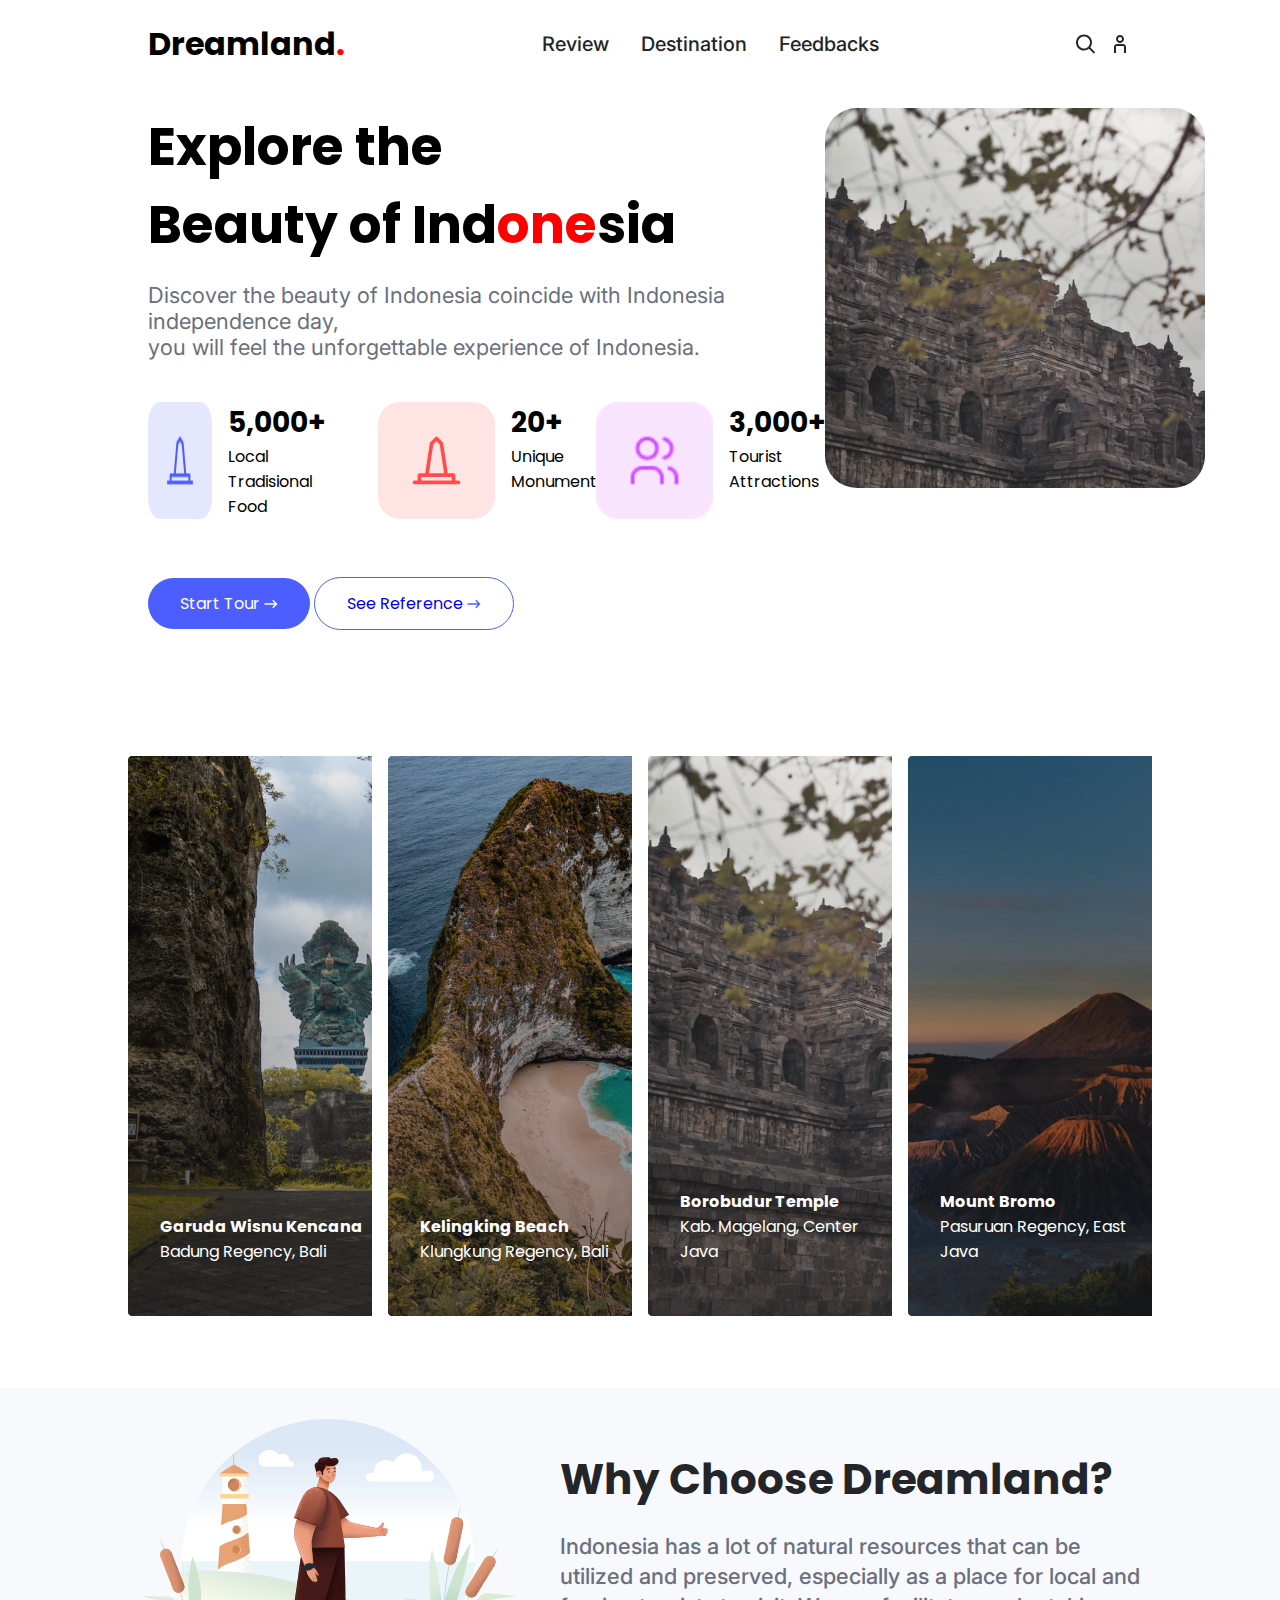
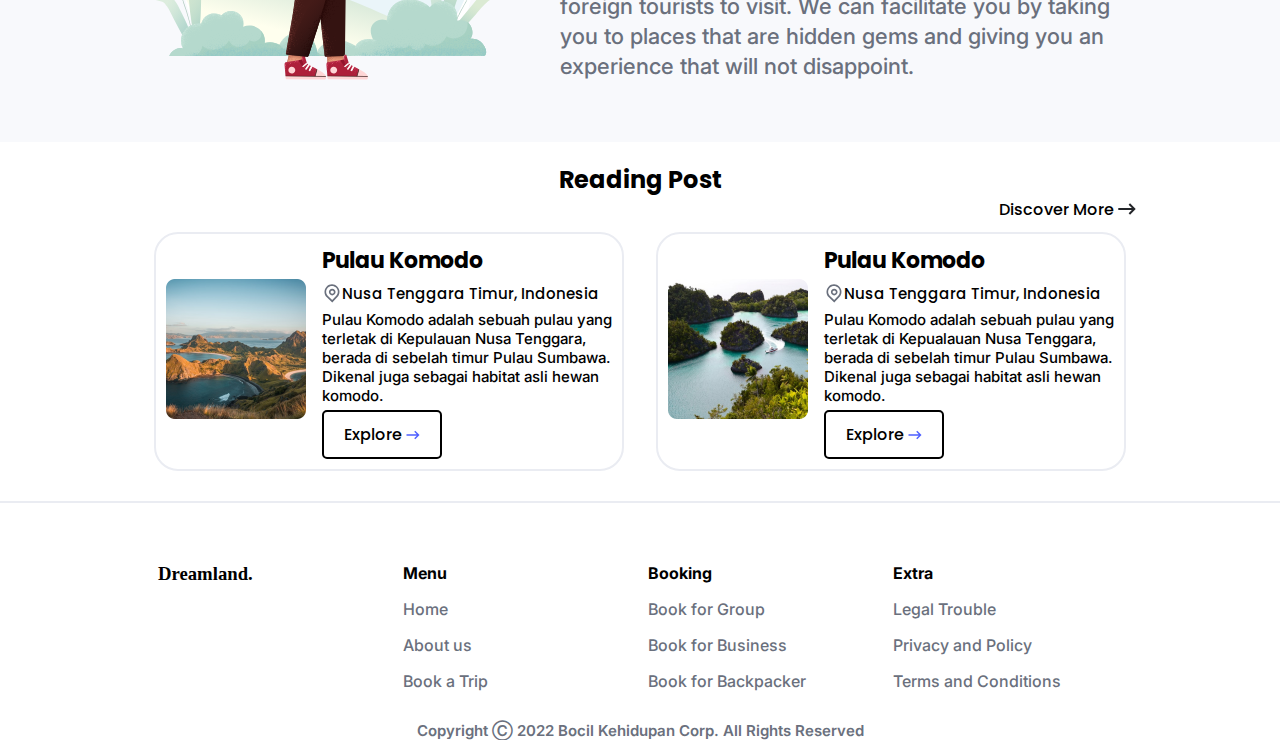
==== public/index.html @ 9844b16b "jangan konflik lagi dong" ====
<!DOCTYPE html>
<html lang="en">

<head>
    <meta charset="UTF-8">
    <meta http-equiv="X-UA-Compatible" content="IE=edge">
    <meta name="viewport" content="width=device-width, initial-scale=1.0">
    <title>Document</title>
    <!-- STYLE -->
    <link rel="stylesheet" href="../style/index.css">
    <link rel="stylesheet" href="../style/navbar.css">
    <link rel="stylesheet" href="../style/hero.css">
    <link rel="stylesheet" href="../style/whychoose.css">
    <link rel="stylesheet" href="../style/content.css">
    <link rel="stylesheet" href="../style//readingpost2.css">
    <link rel="stylesheet" href="../style//footer.css">
    <!-- STYLE -->
    <!-- SCRIPT -->

    <!-- SCRIPT -->
</head>

<body>
    <div class="Container">
        <!-- NAVBAR -->
        <div class="Navbar-Container" id="Navbar-Container">
            <div class="logo">
                <h1>Dreamland<span>.</span></h1>
            </div>
            <div class="Navlink">
                <ul class="NavMenu">
                    <li class="linkItem"><a href="#">Review</a></li>
                    <li class="linkItem"><a href="#">Destination</a></li>
                    <li class="linkItem"><a href="#">Feedbacks</a></li>
                    <li class="linkItem off"><a href="#">Search</a></li>
                    <li class="linkItem off"><a href="#">Profile</a></li>
                </ul>
            </div>
            <div class="hamburger">
                <span class="bar"></span>
                <span class="bar"></span>
                <span class="bar"></span>
            </div>
            <div class="Icon">
                <img src="../assets/Vector (1).svg" alt="">
                <img src="../assets/icon_account.svg" alt="">
            </div>
        </div>
        <!-- NAVBAR -->
        <!-- HERO SECTION -->
        <div class="Hero-Container">
            <div class="left">
                <div class="heading">
                    <h1>Explore the <br />
                        Beauty of Ind<span>one</span>sia</h1>
                </div>
                <div class="subHeading">
                    Discover the beauty of Indonesia coincide with Indonesia independence day,<br>
                    you will feel the unforgettable experience of Indonesia.
                </div>
                <div class="iconInfo">
                    <div class="info"><img src="/assets/monument.png">
                        <p><span>5,000+</span> <br> Local Tradisional Food</p>
                    </div>
                    <div class="info"><img src="/assets/monument.svg">
                        <p><span>20+</span> <br> Unique Monument</p>
                    </div>
                    <div class="info"><img src="/assets/monument (1).png">
                        <p><span>3,000+</span> <br> Tourist Attractions</p>
                    </div>

                </div>
                <div class="tombol">
                    <a href="#" class="start">Start Tour <img src="/assets/Vector (1).png"></a>
                    <a href="#" class="see">See Reference <img src="/assets/Vector (2).png"></a>
                </div>
            </div>
            <div class="right">
                <div class="slideshow-container">

                    <!-- Full-width images with number and caption text -->
        <div class="mySlides">
                        <div style="border-radius: 32px;height: 380px; width: 380px; background:url(/assets/borobudur.png);">
                            
                        </div>
                    </div>
                    <div class="mySlides">
                        <div style="border-radius: 32px;height: 380px; width: 380px; background-image:url(/assets/Bromo.png);">
                            
                        </div>
                    </div>
                    <div class="mySlides">
                        <div style="border-radius: 32px; height: 380px; width: 380px; background:url(/assets/GWK.png);">
                            
                        </div>
                    </div>
                </div>
            </div>
        </div>
        <div class="content">
            <div class="card-container">
                <div class="card" style="background-image: url(/assets/GWK.png);">
                    <p><b>Garuda Wisnu Kencana</b><br>Badung Regency, Bali</p>
                </div>
                <div class="card" style="background-image: url(/assets/Kelingking.png);">
                    <p><b>Kelingking Beach</b><br>Klungkung Regency, Bali</p>
                </div>
                <div class="card" style="background-image: url(/assets/borobudur.png);">
                    <p><b>Borobudur Temple</b><br>Kab. Magelang, Center Java</p>
                </div>
                <div class="card" style="background-image: url(/assets/Bromo.png);">
                    <p><b>Mount Bromo</b><br>Pasuruan Regency, East Java</p>
                </div>

            </div>
        </div>
        <!-- HERO SECTION -->
        <!-- WHY CHOOSE DREAMLAND -->
        <div class="whychoose-container">
            <div class="whychoose-content">
                <img src="/assets//illu-sapiens1.svg" alt="gambar">
                <div class="text">
                    <h1>
                        Why Choose Dreamland?
                    </h1>
                    <p>
                        Indonesia has a lot of natural resources that can be utilized and preserved, especially as a
                        place for local and foreign tourists to visit. We can facilitate you by taking you to places
                        that are hidden gems and giving you an experience that will not disappoint.
                    </p>
                </div>
            </div>
        </div>
        <!-- WHY CHOOSE  -->
        <!-- READINGPOST -->
        <div class="ReadingPost-Container">
            <div class="Judul">
                <h1>Reading Post</h1>
                <p><a href="detail.html">Discover More</a> <img src="../assets/arrow.svg" alt=""></p>
            </div>
            <div class="Card-Container">
                <div class="cardhiji">
                    <div class="thumbnail">
                        <img src="../assets/image_ntt.png" alt="">
                    </div>
                    <div class="contentreading">
                        <div class="title">
                            <h3>Pulau Komodo</h3>
                        </div>
                        <div class="location">
                            <img src="../assets/pin 1.svg" alt="">
                            <p>Nusa Tenggara Timur, Indonesia</p>
                        </div>
                        <div class="details">
                            <p>Pulau Komodo adalah sebuah pulau yang terletak di Kepulauan Nusa Tenggara, berada di
                                sebelah
                                timur Pulau Sumbawa. Dikenal juga sebagai habitat asli hewan komodo.</p>
                        </div>
                        <div class="button-cardhiji">
                            <a href="#">Explore <img src="../assets/Vector (2).png" alt=""></a>
                        </div>
                    </div>
                </div>
                <div class="cardhiji">
                    <div class="thumbnail">
                        <img src="../assets/image_ntt (1).png" alt="">
                    </div>
                    <div class="contentreading">
                        <div class="title">
                            <h3>Pulau Komodo</h3>
                        </div>
                        <div class="location">
                            <img src="../assets/pin 1.svg" alt="">
                            <p>Nusa Tenggara Timur, Indonesia</p>
                        </div>
                        <div class="details">
                            <p>Pulau Komodo adalah sebuah pulau yang terletak di Kepualauan Nusa Tenggara, berada di
                                sebelah
                                timur Pulau Sumbawa. Dikenal juga sebagai habitat asli hewan komodo.</p>
                        </div>
                        <div class="button-cardhiji">
                            <a href="#">Explore <img src="../assets/Vector (2).png" alt=""></a>
                        </div>
                    </div>
                </div>
            </div>
        </div>











        <!-- READINGPOST -->
        <!-- FOOTER -->
        <div class="Footer-Border">
            <div class="Footer-Container">
                <div>
                    <h3>Dreamland.</h3>
                </div>
                <div class='Menu'>
                    <ul>
                        <li><a class="bold" href="">Menu</a></li>
                        <li><a href="">Home</a></li>
                        <li><a href="">About us</a></li>
                        <li><a href="">Book a Trip</a></li>
                    </ul>
                </div>
                <div class='Booking'>
                    <ul>
                        <li><a class="bold" href="">Booking</a></li>
                        <li><a href="">Book for Group</a></li>
                        <li><a href="">Book for Business</a></li>
                        <li><a href="">Book for Backpacker</a></li>
                    </ul>
                </div>
                <div class='Extra'>
                    <ul>
                        <li><a class="bold" href="">Extra</a></li>
                        <li><a href="">Legal Trouble</a></li>
                        <li><a href="">Privacy and Policy</a></li>
                        <li><a href="">Terms and Conditions</a></li>
                    </ul>
                </div>




            </div>
            <div class="Copyright">
                <h3>Copyright Ⓒ 2022 Bocil Kehidupan Corp. All Rights Reserved</h3>
            </div>
        </div>
<!-- FOOTER -->



    </div>






    </div>
    </div>

    <!-- script -->
    <script src="./script.js"></script>
    <!-- script -->
</body>

</html>
---- style/index.css ----
@import url('https://fonts.googleapis.com/css2?family=Inter:wght@200;300;400;600&family=Poppins:ital,wght@0,200;0,300;0,400;0,500;0,600;0,700;0,800;1,200&display=swap');
* {
    margin: 0;
    padding: 0;
    box-sizing: border-box;
    text-decoration: none;
    /* border: 1px solid black; */
}


.Container {
    width: 100%;
}
---- style/navbar.css ----
.Navbar-Container {
    width: 100%;
    margin: 0 auto;
    display: flex;
    justify-content: space-between;
    align-items: center;
    padding: 20px;
}

.Navbar-Container ul li a {
    color: #232529;
    font-family: 'Inter', sans-serif;
    font-weight: 500;
}

.Navbar-Container ul li a,
.Navbar-Container ul li a:after,
.Navbar-Container ul li a:before {
  transition: all .5s;
}
.Navbar-Container ul li a:hover {
  color: #555;
}
.Navbar-Container ul li a {
  position: relative;
}
.Navbar-Container ul li a:after{
  position: absolute;
  bottom: -10px;
  left: 0;
  right: 0;
  margin: auto;
  width: 0%;
  content: '.';
  color: transparent;
  background: red;
  height: 2.3px;
}
.Navbar-Container ul li a:hover:after {
  width: 100%;
}


.Navbar-Container ul {
    list-style-type: none;
    display: flex;
    gap: 2rem;

}

.Navbar-Container .Icon {
    display: flex;
    gap: 0.8rem;
}

.hamburger {
    display: none;
    cursor: pointer;
}

.bar {
    display: block;
    width: 25px;
    height: 3px;
    margin: 5px auto;
    background-color: black;
    -webkit-transition: all 0.3s ease-in-out;
    transition: all 0.3s ease-in-out;
}


.logo h1 {
    font-family: 'Poppins', sans-serif;
    font-weight: 700;
}
.logo h1 span {
    color: red;
}

.off {
    display: none;
}
.linkItem {
    font-size:20px;
}




















@media (min-width: 1200px) {
    .Navbar-Container {
        width: 80%;
        margin: 0 auto;
        display: flex;
        justify-content: space-between;
        align-items: center;
        padding: 20px;

    }
}

@media (min-width: 992px) {


}

@media (max-width: 768px) {
    .Icon {
        display: none !important;
    }
    .Navbar-Container {
        width: 100%;
    }
    .hamburger {
        display: block;
    }
    .hamburger.active .bar:nth-child(2){
        opacity: 0;
    }
    .hamburger.active .bar:nth-child(1){
        transform: translateY(8px) rotate(45deg);
    }
    .hamburger.active .bar:nth-child(3){
        transform: translateY(-8px) rotate(-45deg);
    }
    .NavMenu {
        position: fixed;
        left: -100%;
        top: 70px;
        flex-direction: column;
        gap: 0;
        background-color: white;
        width: 100%;
        text-align: center;
        transition: 0.3s;
        padding-top: 50px;

    }
    
    .linkItem {
        margin: 20px 0;
        display: block;
    }
    
    .NavMenu.active {
        left: 0;
        
    }
    
}

@media (min-width: 480px) {}
---- style/hero.css ----
.Hero-Container {
    width: 100%;
    padding: 20px;
    display: flex;
    justify-content:space-between;
    flex-direction: column;
    font-family: 'Poppins', sans-serif;
}
.heading{
    margin-bottom: 18px;
}
.Hero-Container h1 {
    font-weight: 700;
    font-size: 52px;
}
.Hero-Container h1 span {
    color: red;
}
.subHeading {
    font-size : 22px;
    font-family: 'Inter', sans-serif;
    color: #6A707D;
    margin-bottom:42px;
}
.iconInfo{
    display: flex;
    margin-bottom: 72px;
}
.info{
    display: flex;
    margin-right: 52px;
}
.info p{
    margin-left:16px;
}
.info span{
    font-weight:700;
    font-size:28px;
}

.start{
    color: #fff;
    background-color: #4C5EFF;
    padding: 14px 32px;
    border-radius: 32px;
}
.see{
    border:1px solid #4C5EFF;
    padding: 14px 32px;
    border-radius: 32px;
}
.tombol{
    margin-bottom: 60px;
}















@media (min-width: 1200px) {
    .Hero-Container {
        width: 80%;
        margin: 0 auto;
        flex-direction: row;
    }
}
---- style/whychoose.css ----
.whychoose-container {
    width: 100%;
    background-color: #F8F9FC;
}

.whychoose-content {
    width: 80%;
    margin: 0 auto;
    display: flex;
    gap: 2rem;
    flex-direction: column;
    justify-content: center;
    align-items: center;
}

.whychoose-content .text {
    display: flex;
    flex-direction: column;
    max-width: 800px;
}

.whychoose-content .text h1 {
    color: #232529;
    font-family: 'Poppins', sans-serif;
    font-weight: 700;
    font-size: 42px;
    margin-bottom: 20px;
}

.whychoose-content .text p {
    font-family: 'Inter', sans-serif;
    font-size: 22px;
    line-height: 30px;
    font-weight: 500;
    color: #6A707D;
}

.whychoose-content img {
    width: 400px;
}






@media (min-width: 768px) {
    .whychoose-content {
        display: flex;
        flex-direction: row;
        justify-content: center;
        align-items: center;
    }



}
---- style/content.css ----
.content {
    width: 100%;       
    margin-top: 60px;
}
.card-container{
    width: 80%;
    margin: 0 auto;
    display: flex;
    gap: 1rem;
    
}
.card{
    display: flex;
    flex-direction: column;
    justify-content: flex-end;
    width: 400px;
    height: 560px;
    margin-bottom: 72px;
}

.card p{
    color: #fff;
    margin-bottom: 52px;
    margin-left: 32px;
    font-family: "Poppins", sans-serif;
}

.card-content{
    border-radius: 32px;
}
.right{
    display: flex;
    
}
.arrow {
    padding-top: 50%;
}
---- style/readingpost2.css ----
.ReadingPost-Container {
    width: 100%;
    padding: 20px;
}
.Judul {
    width: 80%;
    margin: 0 auto;
}
.Judul h1 {
    text-align: center;
    font-family: 'Poppins', sans-serif;
    font-weight: 700;
    font-size: 24px;
}

.Judul p {
    text-align: end;
    font-family: 'Poppins', sans-serif;
    font-weight: 500;

}

.Judul a {
    color: black;
}

.Card-Container {
    width: 80%;
    display: grid;
    gap: 2rem;
    margin: 0 auto;
    border-radius: 24px;
    padding: 10px;
    align-items: center;
    justify-content: center;
}

.Card-Container .cardhiji {
    display: flex;
    gap: 1rem;
    align-items: center;
    border: 2px solid #EAECF2;
    border-radius: 24px;
    padding: 10px;

}

.thumbnail img {
    width: 140px;
    height: 140px;
}

.Card-Container .location {
    display: flex;
}

.button-cardhiji {
    width: 120px;
    padding: 10px 20px;
    border: 2px solid black;
    border-radius: 5px;
}

.button-cardhiji a {
    color: black;
    font-family: 'Poppins', sans-serif;
    font-weight: 500;
} 

.contentreading .title h3{
    font-family: 'Poppins' sans-serif;
    font-weight: 700;
    font-size: 22px !important;
}

.contentreading .location p {
    font-family: 'Poppins', sans-serif;
    font-weight: 500;
    font-size: 15px;
}

.contentreading {
    display: flex;
    flex-direction: column;
    gap: 5px;
}

.contentreading .details p {
    font-family: 'Inter', sans-serif;
    font-weight: 500;
    font-size: 15px;
}


    
















.Card-Container .title h3 {
    font-family: 'Poppins', sans-serif;
    font-weight: 700;
    font-size: 32px;
}


@media (min-width: 768px) {
    .Card-Container {
        display: grid;
        grid-template-columns: repeat(2, minmax(0, 1fr));
    }
}
---- style/footer.css ----
.Footer-Border {
    border-top: 2px solid #EAECF2;
}

.Footer-Container {
    width: 80%;
    margin: 0 auto;
    padding: 30px 30px;
    padding-top: 60px;
    display: grid;
    gap: 1rem;
    grid-template-columns: repeat(2, minmax(0, 1fr));
}

.Copyright h3{
    font-family: 'Inter', sans-serif;
    color: #6A707D;
    font-weight: 600;
    text-align: center;
    font-size: 15px;
}

.Footer-Container ul {
    list-style-type: none;
    display: flex;
    flex-direction: column;
    gap: 1rem;
}

.Footer-Container ul li .bold {
   font-weight: bolder;
   color: black;
}

.Footer-Container ul li a {
    color: #6A707D;
    font-family: 'Inter', sans-serif;
    font-weight: 500;
}




@media (min-width: 950px) {
    .Footer-Container {
        grid-template-columns: repeat(4, minmax(0, 1fr));
    }
}

@media (max-width: 768px) {
    .Footer-Container ul {
        margin-bottom: 30px;
    }
}
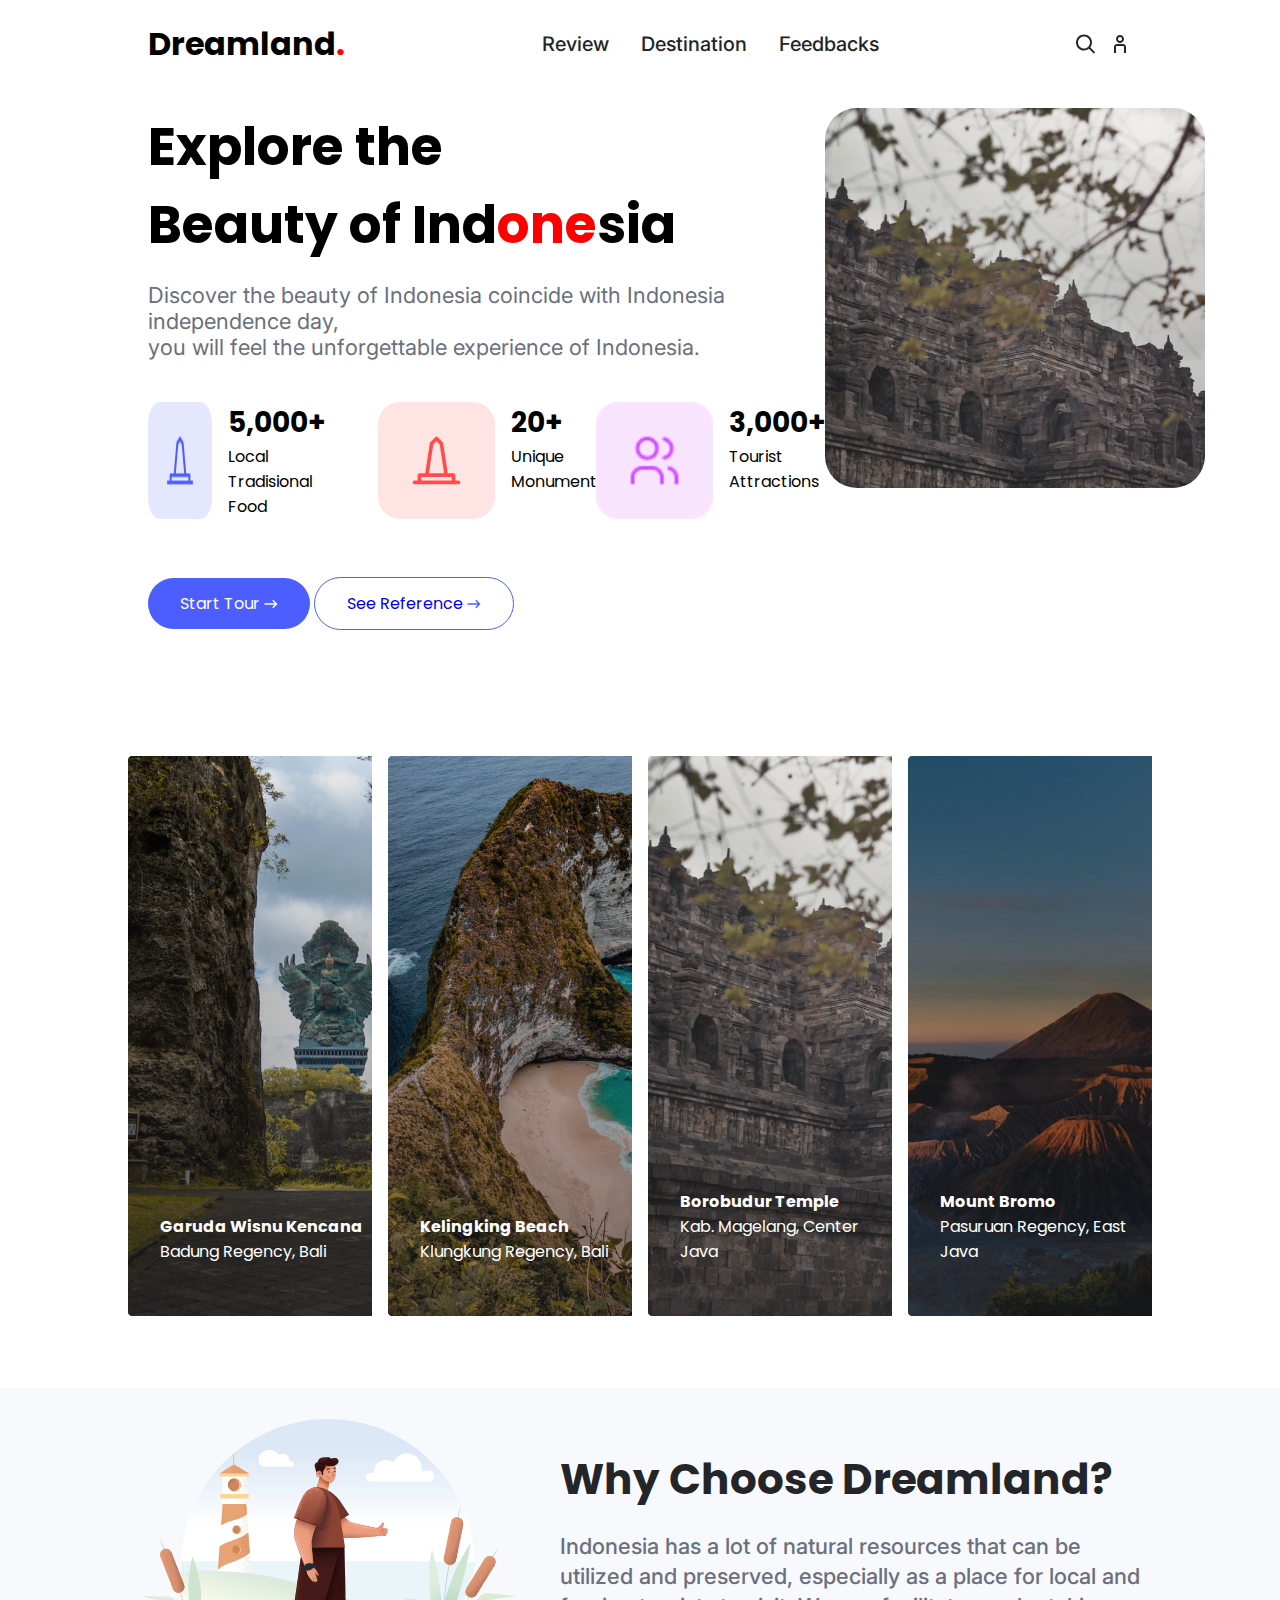
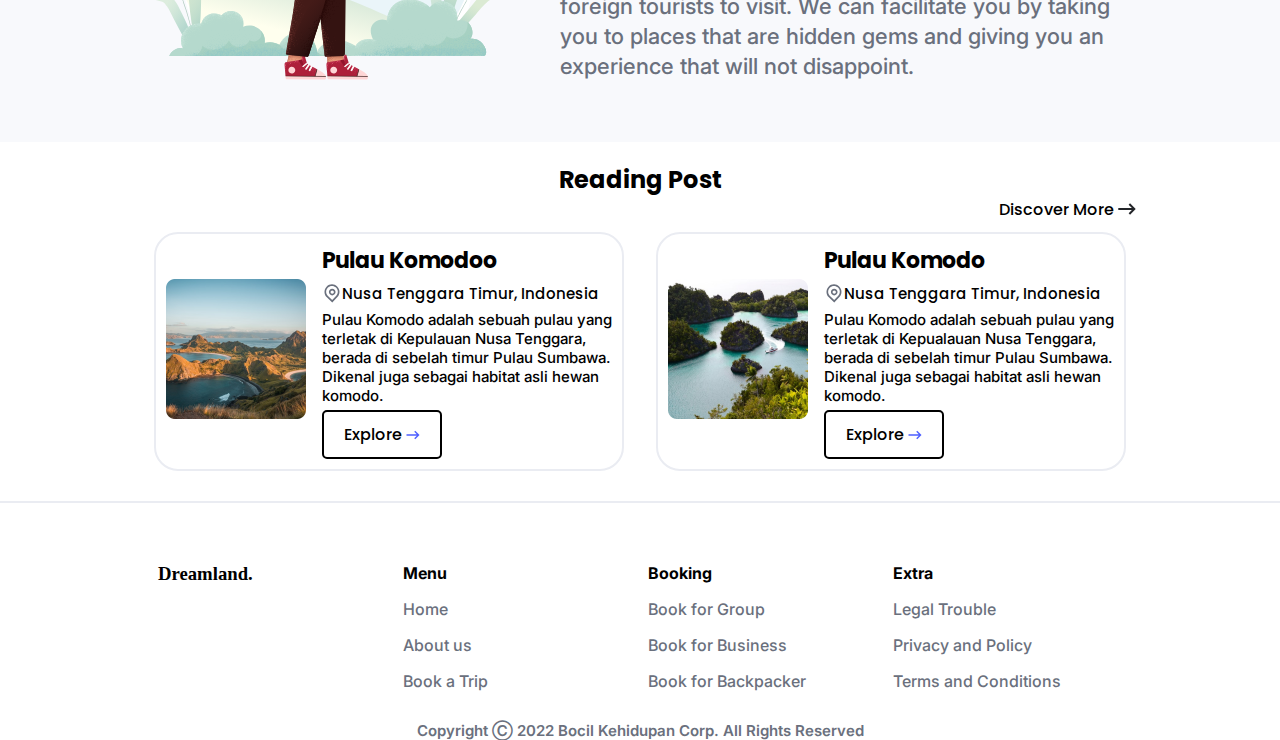
==== commit 2bad1223: "baca bismillah dlu yo" ====
--- a/public/index.html
+++ b/public/index.html
@@ -145,7 +145,7 @@
                     </div>
                     <div class="contentreading">
                         <div class="title">
-                            <h3>Pulau Komodo</h3>
+                            <h3>Pulau Komodoo</h3>
                         </div>
                         <div class="location">
                             <img src="../assets/pin 1.svg" alt="">
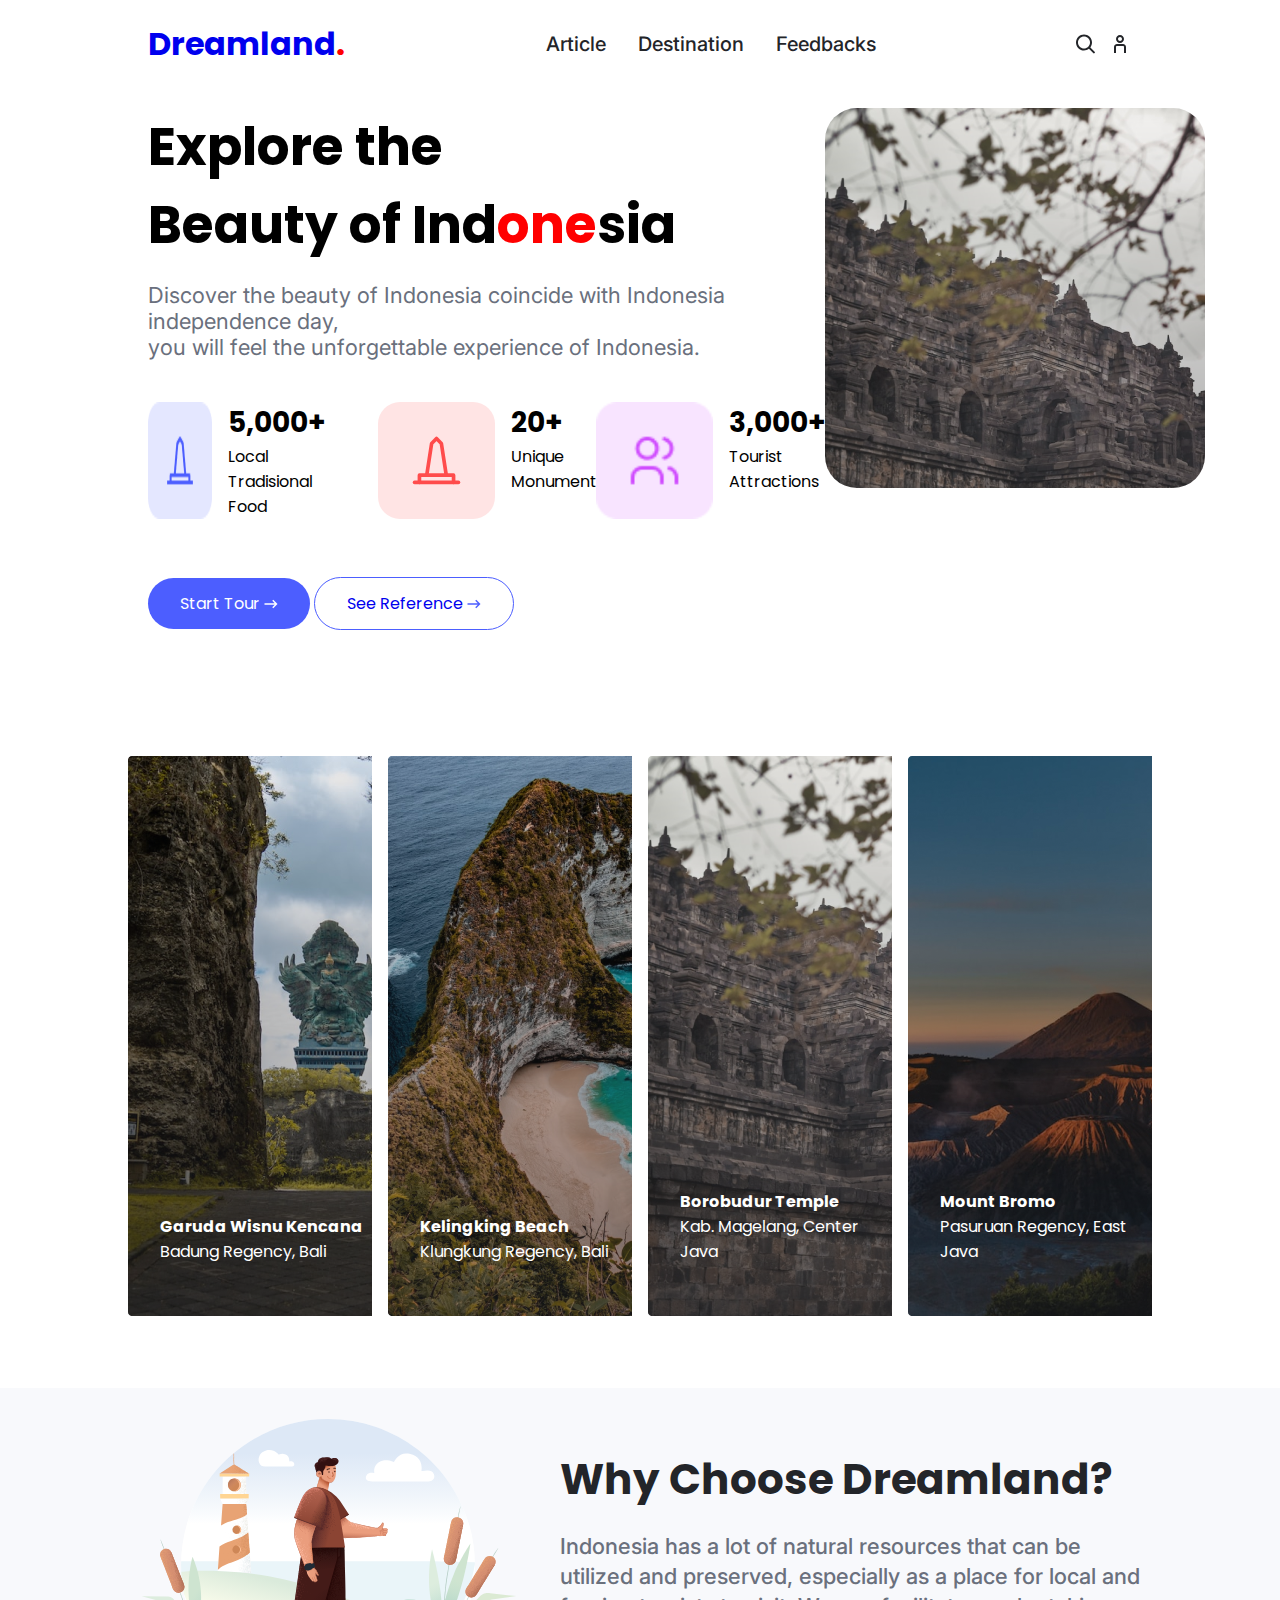
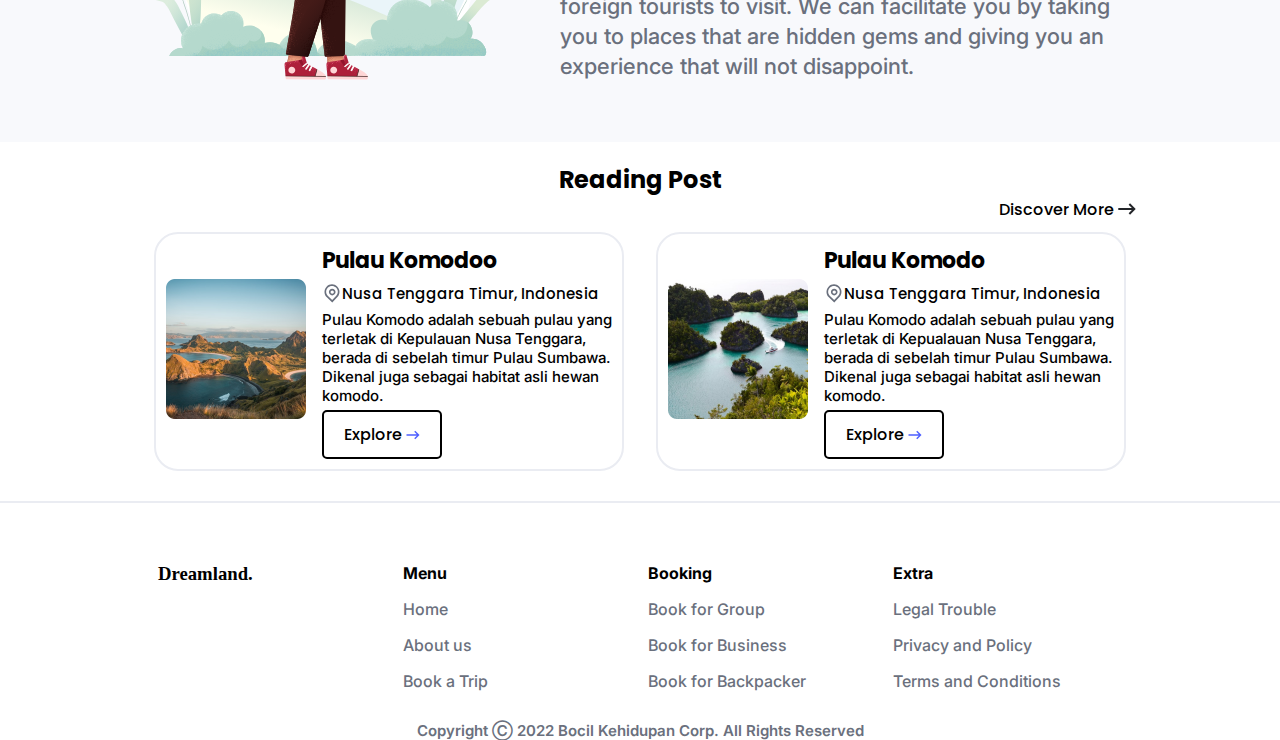
==== commit e59abfab: "sekali lagi bismillah" ====
--- a/public/index.html
+++ b/public/index.html
@@ -25,12 +25,14 @@
         <!-- NAVBAR -->
         <div class="Navbar-Container" id="Navbar-Container">
             <div class="logo">
-                <h1>Dreamland<span>.</span></h1>
+                <a href="./index.html">
+                    <h1>Dreamland<span>.</span></h1>
+                </a>
             </div>
             <div class="Navlink">
                 <ul class="NavMenu">
-                    <li class="linkItem"><a href="#">Review</a></li>
-                    <li class="linkItem"><a href="#">Destination</a></li>
+                    <li class="linkItem"><a href="./detail.html">Article</a></li>
+                    <li class="linkItem"><a href="./bookPage.html">Destination</a></li>
                     <li class="linkItem"><a href="#">Feedbacks</a></li>
                     <li class="linkItem off"><a href="#">Search</a></li>
                     <li class="linkItem off"><a href="#">Profile</a></li>
@@ -79,19 +81,21 @@
                 <div class="slideshow-container">
 
                     <!-- Full-width images with number and caption text -->
-        <div class="mySlides">
-                        <div style="border-radius: 32px;height: 380px; width: 380px; background:url(/assets/borobudur.png);">
-                            
-                        </div>
-                    </div>
                     <div class="mySlides">
-                        <div style="border-radius: 32px;height: 380px; width: 380px; background-image:url(/assets/Bromo.png);">
-                            
+                        <div
+                            style="border-radius: 32px;height: 380px; width: 380px; background:url(/assets/borobudur.png);">
+
+                        </div>
+                    </div>
+                    <div class="mySlides">
+                        <div
+                            style="border-radius: 32px;height: 380px; width: 380px; background-image:url(/assets/Bromo.png);">
+
                         </div>
                     </div>
                     <div class="mySlides">
                         <div style="border-radius: 32px; height: 380px; width: 380px; background:url(/assets/GWK.png);">
-                            
+
                         </div>
                     </div>
                 </div>
@@ -236,7 +240,7 @@
                 <h3>Copyright Ⓒ 2022 Bocil Kehidupan Corp. All Rights Reserved</h3>
             </div>
         </div>
-<!-- FOOTER -->
+        <!-- FOOTER -->
 
 
 
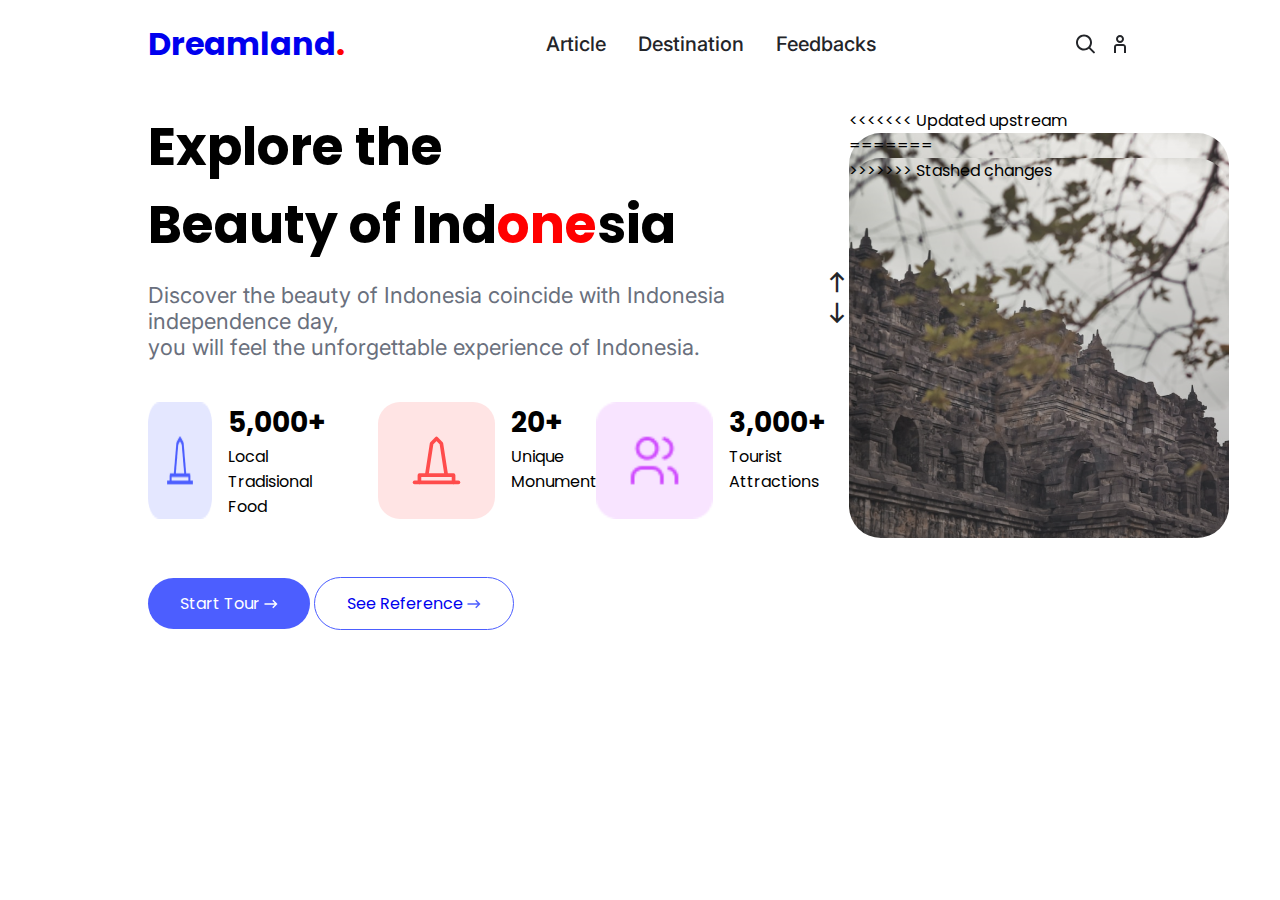
==== commit 3adcf18c: "main" ====
--- a/public/index.html
+++ b/public/index.html
@@ -14,6 +14,7 @@
     <link rel="stylesheet" href="../style/content.css">
     <link rel="stylesheet" href="../style//readingpost2.css">
     <link rel="stylesheet" href="../style//footer.css">
+    <link rel="stylesheet" href="https://fonts.googleapis.com/css2?family=Material+Symbols+Outlined:opsz,wght,FILL,GRAD@48,400,0,0" />
     <!-- STYLE -->
     <!-- SCRIPT -->
 
@@ -78,13 +79,23 @@
                 </div>
             </div>
             <div class="right">
+                <div class="arrow">
+                    <a href="#" class="material-symbols-outlined" onclick="plusSlides(-1)">north</a><br>
+                    <a href="#" class="material-symbols-outlined" onclick="plusSlides(1)">south</a>
+                </div>
                 <div class="slideshow-container">
+                    
 
                     <!-- Full-width images with number and caption text -->
                     <div class="mySlides">
+<<<<<<< Updated upstream
                         <div
                             style="border-radius: 32px;height: 380px; width: 380px; background:url(/assets/borobudur.png);">
 
+=======
+                        <div style="border-radius: 32px;height: 380px; width: 380px; background:url(/assets/borobudur.png);">
+                            
+>>>>>>> Stashed changes
                         </div>
                     </div>
                     <div class="mySlides">
@@ -99,6 +110,7 @@
                         </div>
                     </div>
                 </div>
+                
             </div>
         </div>
         <div class="content">
--- a/style/content.css
+++ b/style/content.css
@@ -27,11 +27,17 @@
 
 .card-content{
     border-radius: 32px;
+    margin-right:24px;
 }
 .right{
     display: flex;
     
 }
 .arrow {
-    padding-top: 50%;
-}+    padding:40% 0;
+    cursor: pointer;
+}
+.arrow a{
+    color: #232529;
+    font-weight: 500;
+}
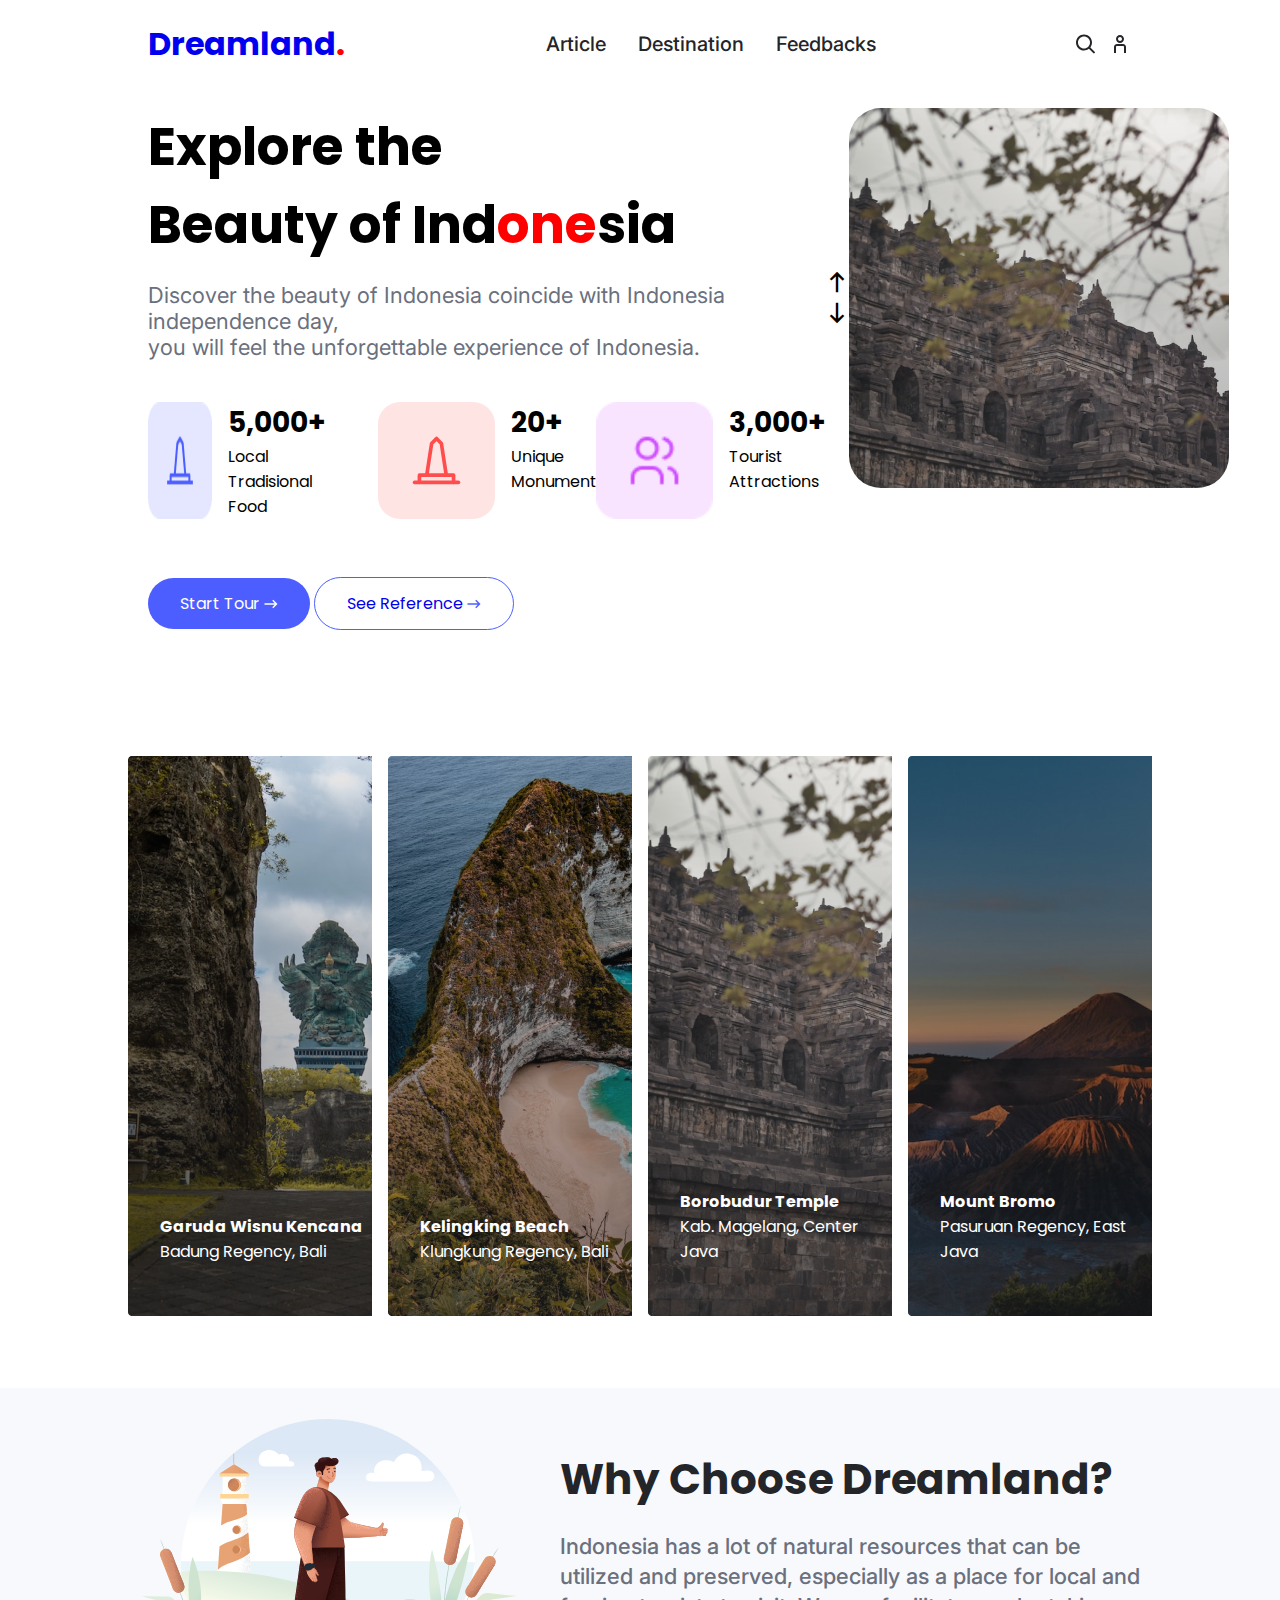
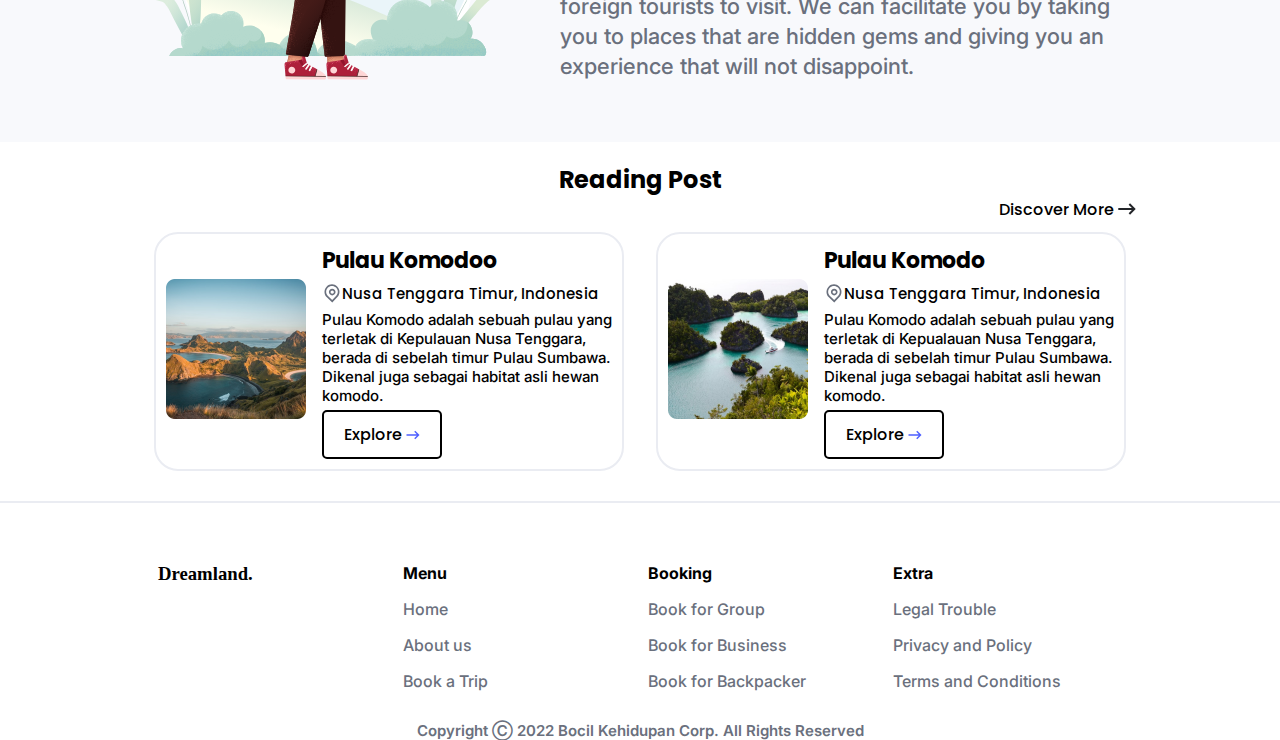
==== commit 5503a678: "main" ====
--- a/public/index.html
+++ b/public/index.html
@@ -80,37 +80,28 @@
             </div>
             <div class="right">
                 <div class="arrow">
-                    <a href="#" class="material-symbols-outlined" onclick="plusSlides(-1)">north</a><br>
-                    <a href="#" class="material-symbols-outlined" onclick="plusSlides(1)">south</a>
+                    <button class="material-symbols-outlined" onclick="plusSlides(-1)">north</button><br>
+                    <button class="material-symbols-outlined" onclick="plusSlides(1)">south</button>
                 </div>
                 <div class="slideshow-container">
-                    
 
                     <!-- Full-width images with number and caption text -->
                     <div class="mySlides">
-<<<<<<< Updated upstream
-                        <div
-                            style="border-radius: 32px;height: 380px; width: 380px; background:url(/assets/borobudur.png);">
-
-=======
                         <div style="border-radius: 32px;height: 380px; width: 380px; background:url(/assets/borobudur.png);">
                             
->>>>>>> Stashed changes
                         </div>
                     </div>
                     <div class="mySlides">
-                        <div
-                            style="border-radius: 32px;height: 380px; width: 380px; background-image:url(/assets/Bromo.png);">
-
+                        <div style="border-radius: 32px;height: 380px; width: 380px; background-image:url(/assets/Bromo.png);">
+                            
                         </div>
                     </div>
                     <div class="mySlides">
                         <div style="border-radius: 32px; height: 380px; width: 380px; background:url(/assets/GWK.png);">
-
-                        </div>
-                    </div>
-                </div>
-                
+                            
+                        </div>
+                    </div>
+                </div>
             </div>
         </div>
         <div class="content">
@@ -252,7 +243,7 @@
                 <h3>Copyright Ⓒ 2022 Bocil Kehidupan Corp. All Rights Reserved</h3>
             </div>
         </div>
-        <!-- FOOTER -->
+<!-- FOOTER -->
 
 
 
--- a/style/content.css
+++ b/style/content.css
@@ -35,9 +35,10 @@
 }
 .arrow {
     padding:40% 0;
+}
+.arrow button{
+    background-color: transparent;
+    border: none;
+    font-weight: 500;
     cursor: pointer;
 }
-.arrow a{
-    color: #232529;
-    font-weight: 500;
-}
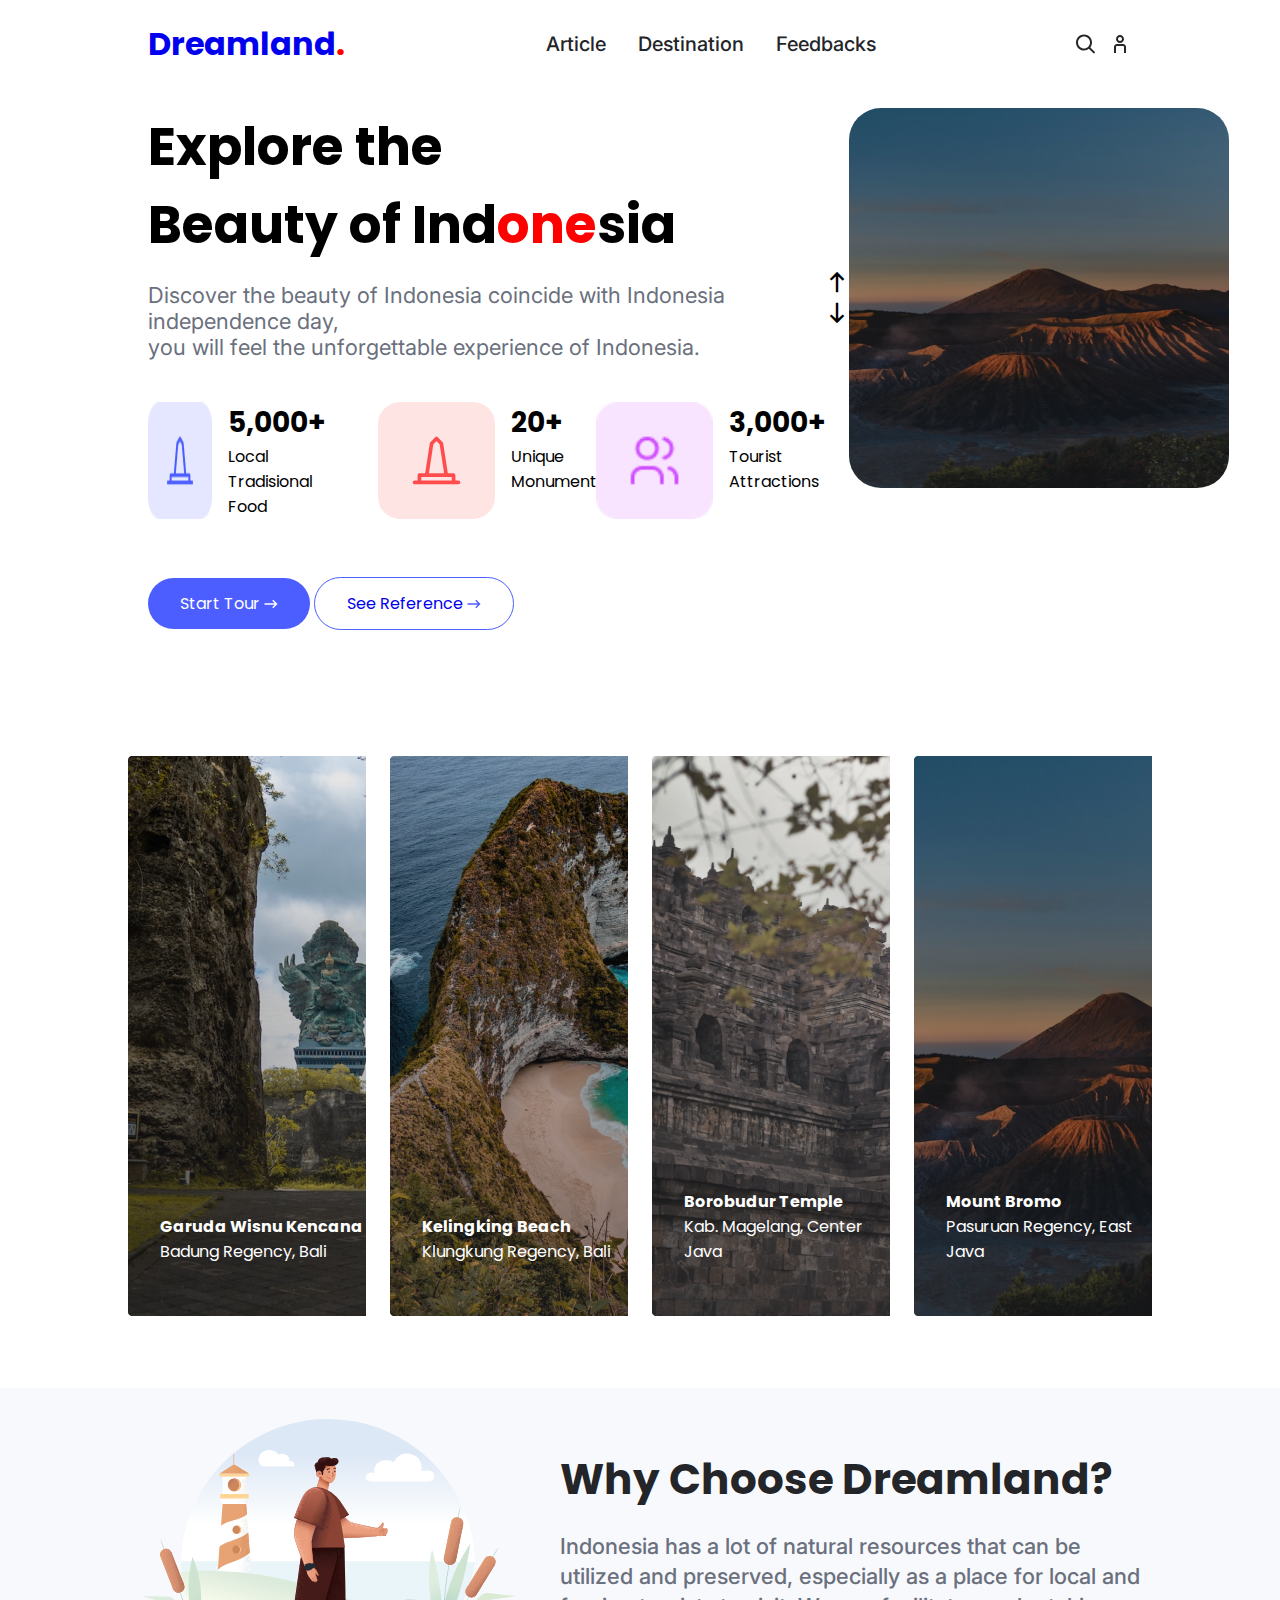
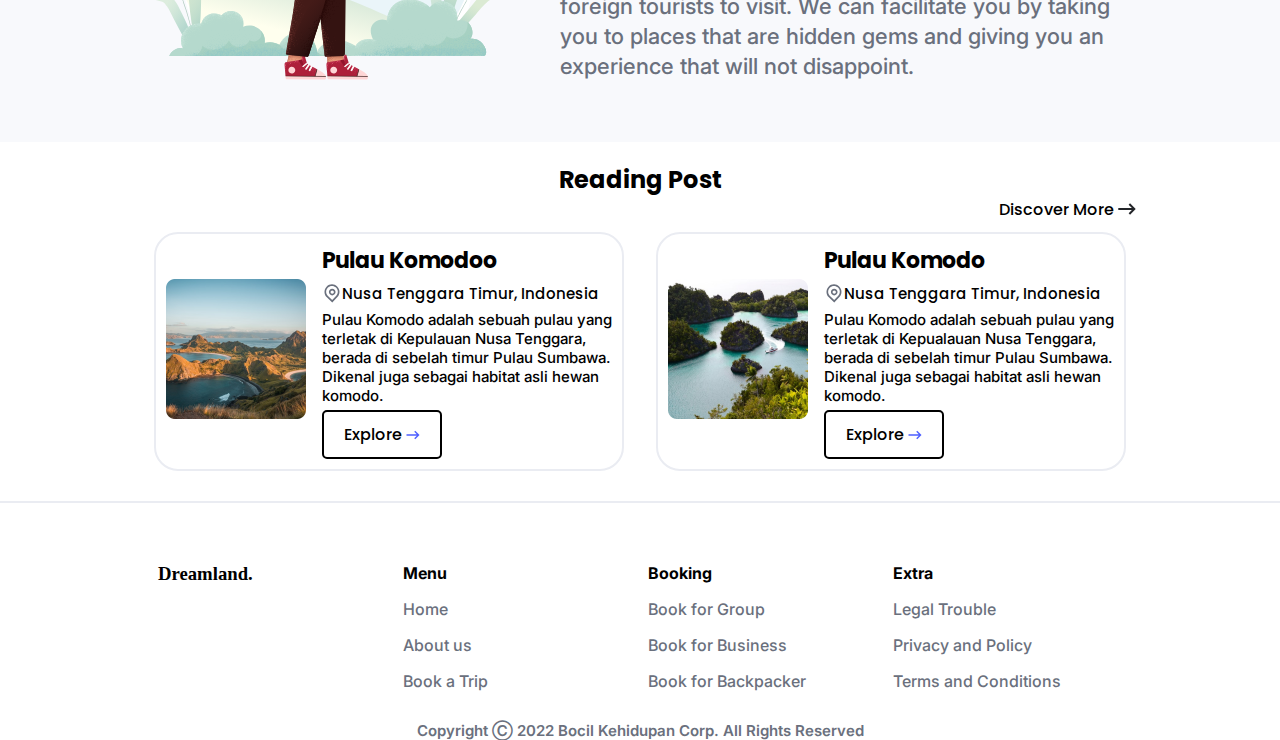
==== commit 70406e51: "main" ====
--- a/public/index.html
+++ b/public/index.html
@@ -83,27 +83,23 @@
                     <button class="material-symbols-outlined" onclick="plusSlides(-1)">north</button><br>
                     <button class="material-symbols-outlined" onclick="plusSlides(1)">south</button>
                 </div>
-                <div class="slideshow-container">
-
+                <div class="slideshow">
+                    
                     <!-- Full-width images with number and caption text -->
-                    <div class="mySlides">
-                        <div style="border-radius: 32px;height: 380px; width: 380px; background:url(/assets/borobudur.png);">
-                            
-                        </div>
-                    </div>
-                    <div class="mySlides">
-                        <div style="border-radius: 32px;height: 380px; width: 380px; background-image:url(/assets/Bromo.png);">
-                            
-                        </div>
-                    </div>
-                    <div class="mySlides">
-                        <div style="border-radius: 32px; height: 380px; width: 380px; background:url(/assets/GWK.png);">
-                            
-                        </div>
-                    </div>
-                </div>
-            </div>
-        </div>
+                    <div class="Slide">
+                        <img src="/assets/Bromo.png" >
+                    </div>
+                    <div class="Slide">
+                        <img src="/assets/GWK.png" >
+                    </div>
+                    <div class="Slide">
+                        <img src="/assets/borobudur.png" >
+                    </div>
+                </div>
+            </div>
+        </div>
+        <!-- HERO SECTION -->
+        <!-- CONTENT -->
         <div class="content">
             <div class="card-container">
                 <div class="card" style="background-image: url(/assets/GWK.png);">
@@ -118,10 +114,10 @@
                 <div class="card" style="background-image: url(/assets/Bromo.png);">
                     <p><b>Mount Bromo</b><br>Pasuruan Regency, East Java</p>
                 </div>
-
-            </div>
-        </div>
-        <!-- HERO SECTION -->
+                
+            </div>
+        </div>
+        <!-- CONTENT -->
         <!-- WHY CHOOSE DREAMLAND -->
         <div class="whychoose-container">
             <div class="whychoose-content">
--- a/style/hero.css
+++ b/style/hero.css
@@ -37,6 +37,19 @@
     font-weight:700;
     font-size:28px;
 }
+.right{
+    display: flex;   
+}
+
+.arrow {
+    padding:40% 0;
+}
+.arrow button{
+    background-color: transparent;
+    border: none;
+    font-weight: 500;
+    cursor: pointer;
+}
 
 .start{
     color: #fff;
@@ -51,6 +64,12 @@
 }
 .tombol{
     margin-bottom: 60px;
+}
+.Slide img{
+    border-radius: 32px;
+    height: 380px; 
+    width: 380px;
+
 }
 
 
@@ -73,4 +92,41 @@
         margin: 0 auto;
         flex-direction: row;
     }
+
+}
+@media (max-width: 768px) {
+    .Hero-Container {
+        width: 80%;
+        margin: 0;
+        flex-direction: column;
+    }
+    .iconInfo{
+        flex-direction:column;
+    }
+    .info{
+        margin-right:0;
+        margin-bottom:16px;
+    }
+    .tombol{
+        margin:0;
+        display:flex;
+        flex-direction:column;
+        text-align:center;
+    }
+    .start{
+        margin-bottom:12px;
+    }
+    .slideshow{
+        margin-top:24px;
+    }
+    .Slide img{
+        border-radius: 24px;
+        height: 300px; 
+        width: 300px;
+    
+    }
+    .arrow{
+        margin:15% 0;
+    }
+    
 }--- a/style/content.css
+++ b/style/content.css
@@ -6,7 +6,7 @@
     width: 80%;
     margin: 0 auto;
     display: flex;
-    gap: 1rem;
+    gap: 1.5rem;
     
 }
 .card{
@@ -23,22 +23,23 @@
     margin-bottom: 52px;
     margin-left: 32px;
     font-family: "Poppins", sans-serif;
+    
 }
 
-.card-content{
-    border-radius: 32px;
-    margin-right:24px;
-}
-.right{
-    display: flex;
+
+@media (max-width: 768px){
+    
+    .card-container{
+        display: flex;
+        flex-direction: column;
+        align-items: center;
+    }
+    .card{
+        width: 350px;
+        height: 480px;
+    }
     
 }
-.arrow {
-    padding:40% 0;
-}
-.arrow button{
-    background-color: transparent;
-    border: none;
-    font-weight: 500;
-    cursor: pointer;
-}
+
+
+
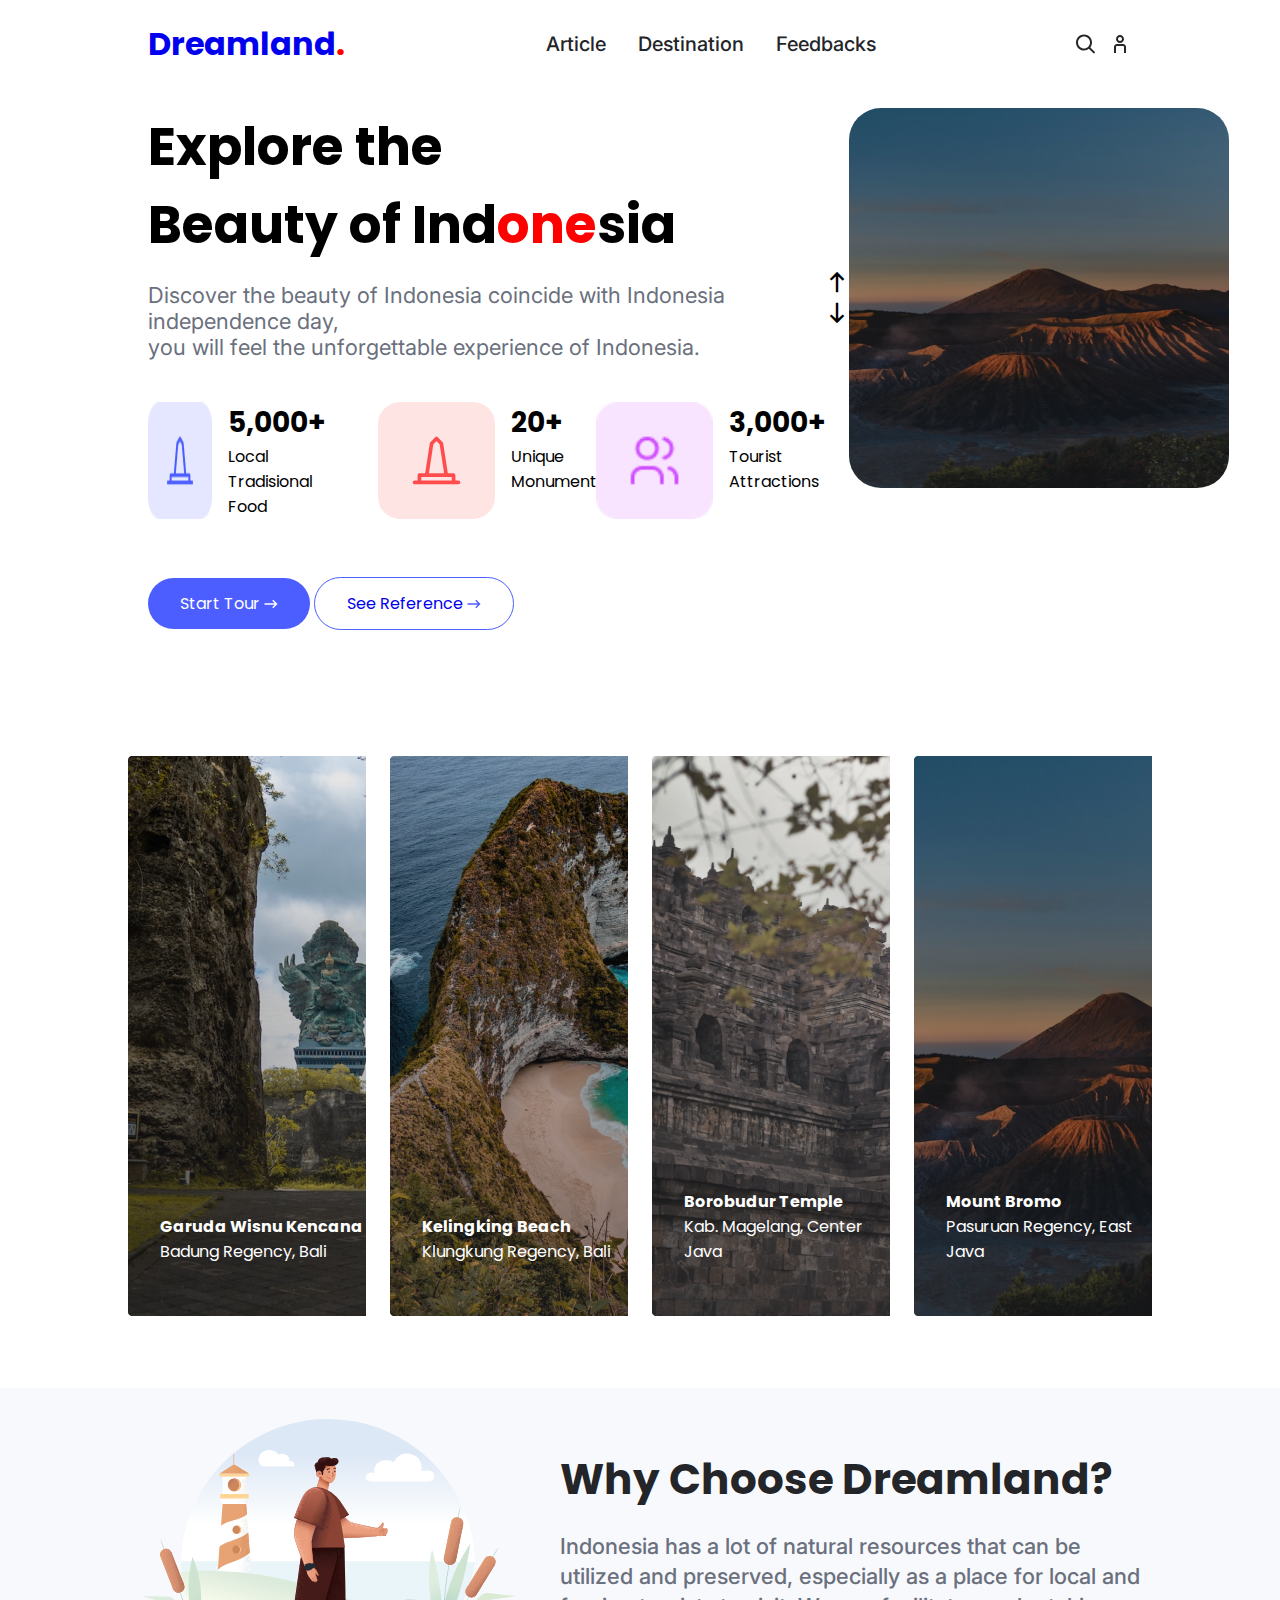
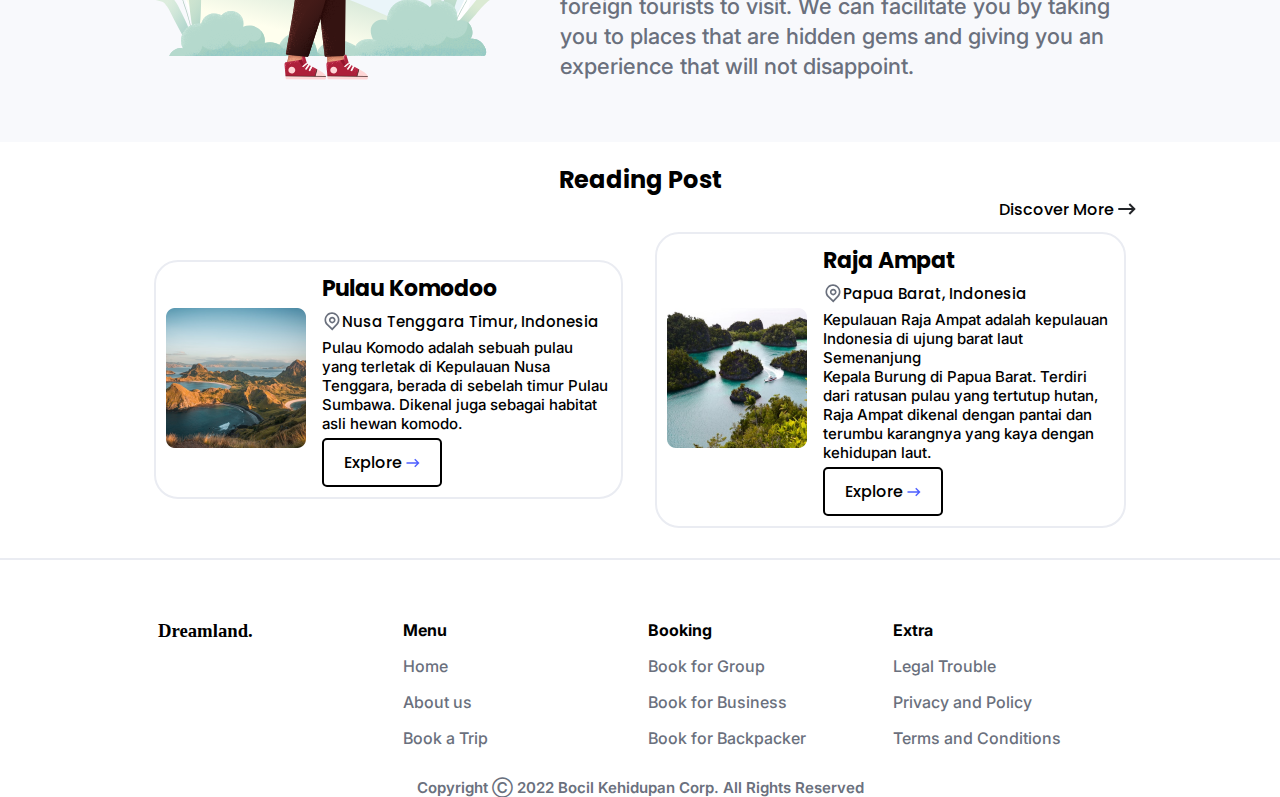
==== commit 21c005eb: "readingpost2" ====
--- a/public/index.html
+++ b/public/index.html
@@ -155,9 +155,7 @@
                             <p>Nusa Tenggara Timur, Indonesia</p>
                         </div>
                         <div class="details">
-                            <p>Pulau Komodo adalah sebuah pulau yang terletak di Kepulauan Nusa Tenggara, berada di
-                                sebelah
-                                timur Pulau Sumbawa. Dikenal juga sebagai habitat asli hewan komodo.</p>
+                            <p>Pulau Komodo adalah sebuah pulau yang terletak di Kepulauan Nusa Tenggara, berada di sebelah timur Pulau Sumbawa. Dikenal juga sebagai habitat asli hewan komodo.</p>
                         </div>
                         <div class="button-cardhiji">
                             <a href="#">Explore <img src="../assets/Vector (2).png" alt=""></a>
@@ -170,16 +168,14 @@
                     </div>
                     <div class="contentreading">
                         <div class="title">
-                            <h3>Pulau Komodo</h3>
+                            <h3>Raja Ampat</h3>
                         </div>
                         <div class="location">
                             <img src="../assets/pin 1.svg" alt="">
-                            <p>Nusa Tenggara Timur, Indonesia</p>
+                            <p>Papua Barat, Indonesia</p>
                         </div>
                         <div class="details">
-                            <p>Pulau Komodo adalah sebuah pulau yang terletak di Kepualauan Nusa Tenggara, berada di
-                                sebelah
-                                timur Pulau Sumbawa. Dikenal juga sebagai habitat asli hewan komodo.</p>
+                            <p>Kepulauan Raja Ampat adalah kepulauan Indonesia di ujung barat laut Semenanjung <br>Kepala Burung di Papua Barat. Terdiri dari ratusan pulau yang tertutup hutan, Raja Ampat dikenal dengan pantai dan terumbu karangnya yang kaya dengan kehidupan laut.</p>
                         </div>
                         <div class="button-cardhiji">
                             <a href="#">Explore <img src="../assets/Vector (2).png" alt=""></a>
--- a/style/navbar.css
+++ b/style/navbar.css
@@ -111,6 +111,7 @@
         justify-content: space-between;
         align-items: center;
         padding: 20px;
+        
 
     }
 }
@@ -126,6 +127,7 @@
     }
     .Navbar-Container {
         width: 100%;
+        z-index: 1000;
     }
     .hamburger {
         display: block;
--- a/style/hero.css
+++ b/style/hero.css
@@ -100,6 +100,12 @@
         margin: 0;
         flex-direction: column;
     }
+    .heading h1{
+        font-size:26px;
+    }
+    .subHeading{
+        font-size:16px;
+    }
     .iconInfo{
         flex-direction:column;
     }
@@ -109,9 +115,10 @@
     }
     .tombol{
         margin:0;
+        margin-left: 10px;
         display:flex;
         flex-direction:column;
-        text-align:center;
+        
     }
     .start{
         margin-bottom:12px;
@@ -123,7 +130,6 @@
         border-radius: 24px;
         height: 300px; 
         width: 300px;
-    
     }
     .arrow{
         margin:15% 0;
--- a/style/readingpost2.css
+++ b/style/readingpost2.css
@@ -43,6 +43,9 @@
     border-radius: 24px;
     padding: 10px;
 
+}
+.Card-Container{
+    display: flex;
 }
 
 .thumbnail img {
@@ -116,9 +119,16 @@
 }
 
 
-@media (min-width: 768px) {
-    .Card-Container {
-        display: grid;
-        grid-template-columns: repeat(2, minmax(0, 1fr));
+@media (max-width: 768px) {
+    .cardhiji{
+        display: flex;
+        flex-direction: column;
     }
+    .cardhiji .thumbnail img{
+        width: 100%;
+    }
+    .Card-Container{
+        display: block;
+    }
+    
 }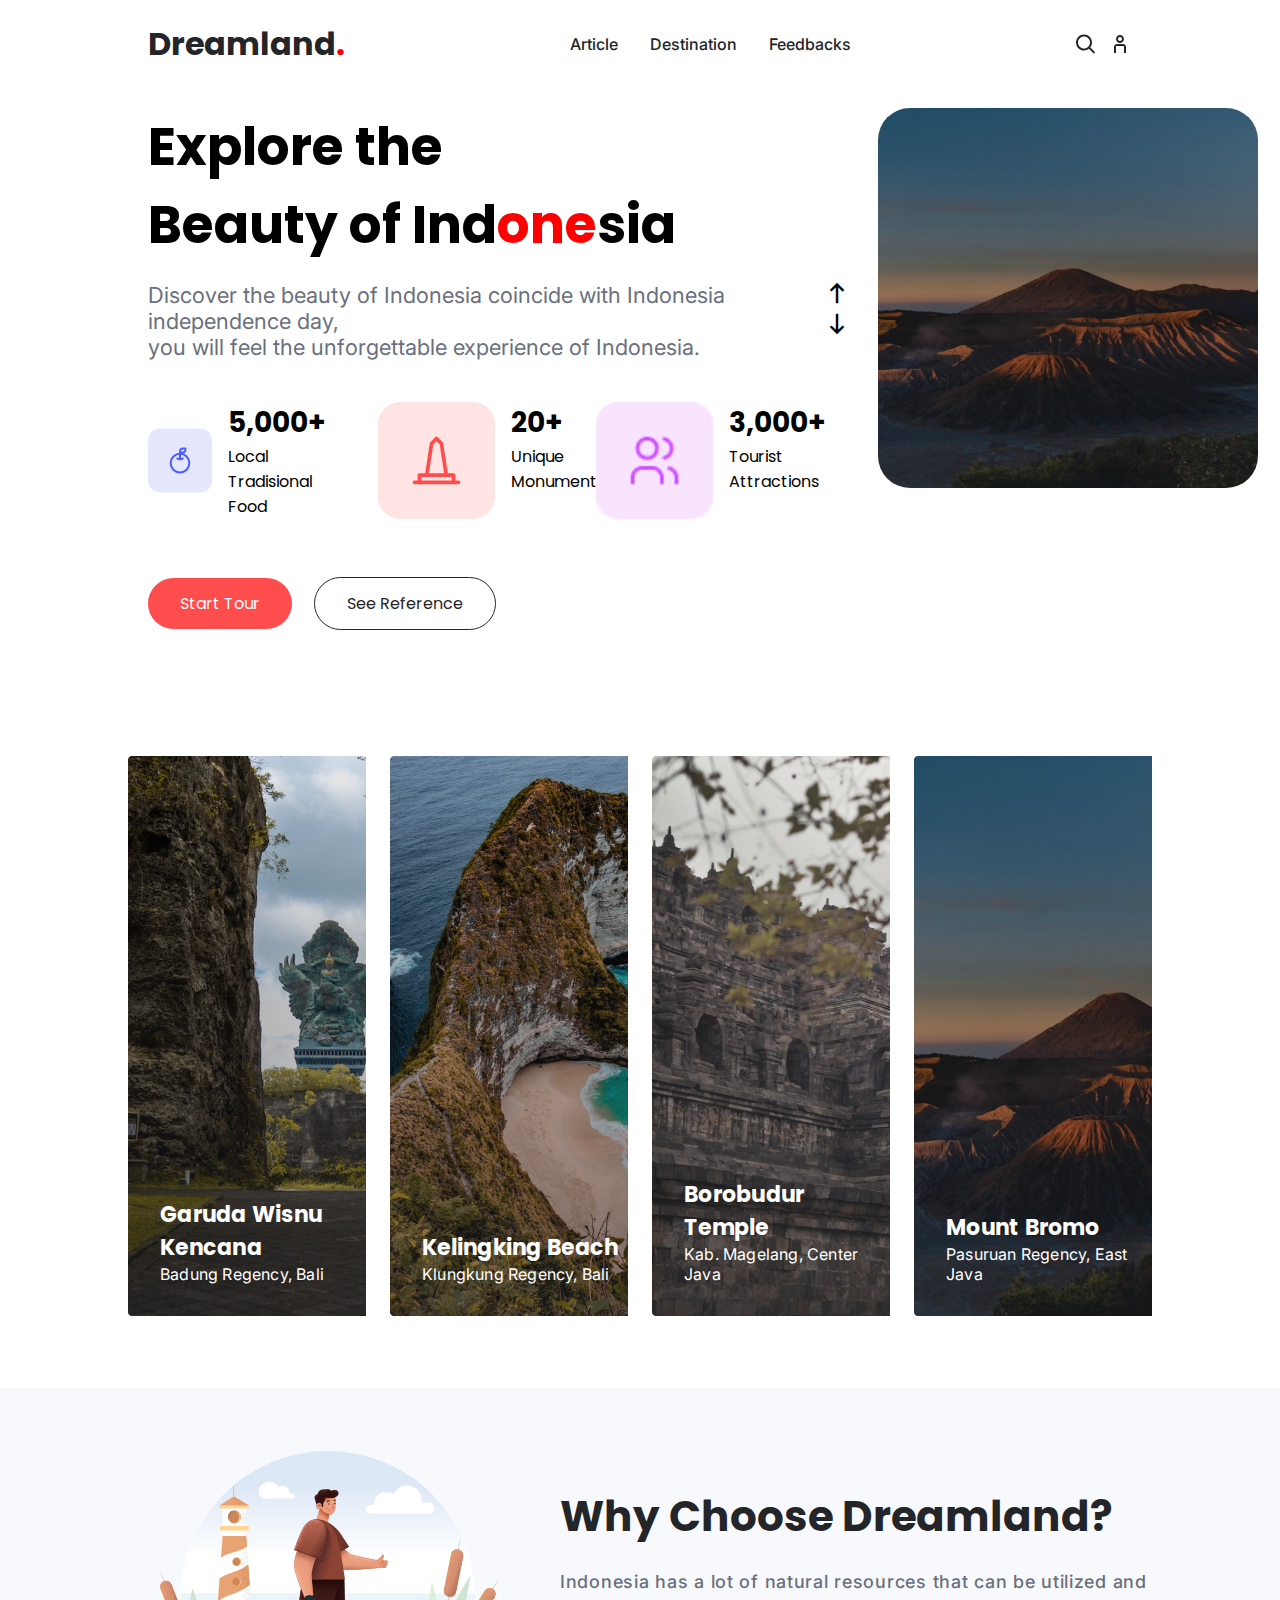
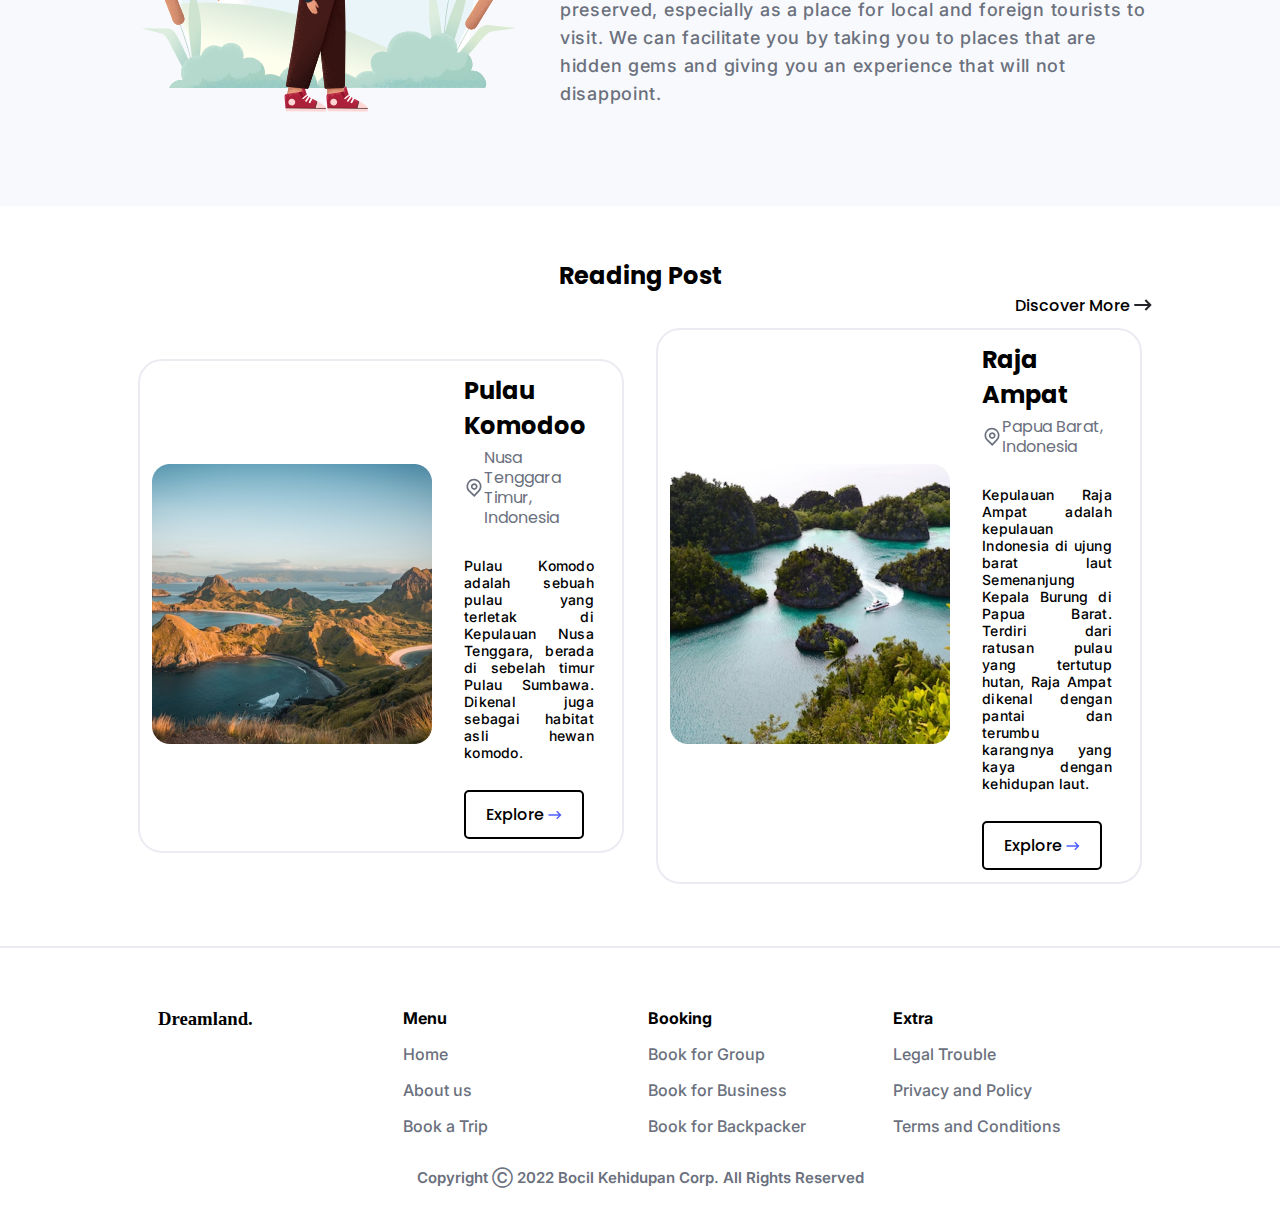
==== commit 0bd239cd: "main" ====
--- a/public/index.html
+++ b/public/index.html
@@ -62,7 +62,7 @@
                     you will feel the unforgettable experience of Indonesia.
                 </div>
                 <div class="iconInfo">
-                    <div class="info"><img src="/assets/monument.png">
+                    <div class="info"><img src="/assets/monument (1).svg">
                         <p><span>5,000+</span> <br> Local Tradisional Food</p>
                     </div>
                     <div class="info"><img src="/assets/monument.svg">
@@ -74,8 +74,8 @@
 
                 </div>
                 <div class="tombol">
-                    <a href="#" class="start">Start Tour <img src="/assets/Vector (1).png"></a>
-                    <a href="#" class="see">See Reference <img src="/assets/Vector (2).png"></a>
+                    <a href="#" class="start">Start Tour</a>
+                    <a href="#" class="see">See Reference</a>
                 </div>
             </div>
             <div class="right">
@@ -103,16 +103,16 @@
         <div class="content">
             <div class="card-container">
                 <div class="card" style="background-image: url(/assets/GWK.png);">
-                    <p><b>Garuda Wisnu Kencana</b><br>Badung Regency, Bali</p>
+                    <p><b><span class="title-card">Garuda Wisnu Kencana</span></b><br>Badung Regency, Bali</p>
                 </div>
                 <div class="card" style="background-image: url(/assets/Kelingking.png);">
-                    <p><b>Kelingking Beach</b><br>Klungkung Regency, Bali</p>
+                    <p><b><span class="title-card">Kelingking Beach</span></b><br>Klungkung Regency, Bali</p>
                 </div>
                 <div class="card" style="background-image: url(/assets/borobudur.png);">
-                    <p><b>Borobudur Temple</b><br>Kab. Magelang, Center Java</p>
+                    <p><b><span class="title-card">Borobudur Temple</span></b><br>Kab. Magelang, Center Java</p>
                 </div>
                 <div class="card" style="background-image: url(/assets/Bromo.png);">
-                    <p><b>Mount Bromo</b><br>Pasuruan Regency, East Java</p>
+                    <p><b><span class="title-card">Mount Bromo</span></b><br>Pasuruan Regency, East Java</p>
                 </div>
                 
             </div>
@@ -175,7 +175,7 @@
                             <p>Papua Barat, Indonesia</p>
                         </div>
                         <div class="details">
-                            <p>Kepulauan Raja Ampat adalah kepulauan Indonesia di ujung barat laut Semenanjung <br>Kepala Burung di Papua Barat. Terdiri dari ratusan pulau yang tertutup hutan, Raja Ampat dikenal dengan pantai dan terumbu karangnya yang kaya dengan kehidupan laut.</p>
+                            <p>Kepulauan Raja Ampat adalah kepulauan Indonesia di ujung barat laut Semenanjung Kepala Burung di Papua Barat. Terdiri dari ratusan pulau yang tertutup hutan, Raja Ampat dikenal dengan pantai dan terumbu karangnya yang kaya dengan kehidupan laut.</p>
                         </div>
                         <div class="button-cardhiji">
                             <a href="#">Explore <img src="../assets/Vector (2).png" alt=""></a>
--- a/style/navbar.css
+++ b/style/navbar.css
@@ -4,7 +4,7 @@
     display: flex;
     justify-content: space-between;
     align-items: center;
-    padding: 20px;
+    padding: 32px;
 }
 
 .Navbar-Container ul li a {
@@ -72,6 +72,7 @@
 .logo h1 {
     font-family: 'Poppins', sans-serif;
     font-weight: 700;
+    color: #232529;
 }
 .logo h1 span {
     color: red;
@@ -81,7 +82,7 @@
     display: none;
 }
 .linkItem {
-    font-size:20px;
+    font-size:16px;
 }
 
 
--- a/style/hero.css
+++ b/style/hero.css
@@ -43,6 +43,7 @@
 
 .arrow {
     padding:40% 0;
+    margin-right: 29px;
 }
 .arrow button{
     background-color: transparent;
@@ -53,14 +54,16 @@
 
 .start{
     color: #fff;
-    background-color: #4C5EFF;
+    background-color: #FF4C4C;
     padding: 14px 32px;
     border-radius: 32px;
 }
 .see{
-    border:1px solid #4C5EFF;
+    color: #232529;
+    border:1px solid #232529;
     padding: 14px 32px;
     border-radius: 32px;
+    margin-left: 18px;
 }
 .tombol{
     margin-bottom: 60px;
@@ -72,21 +75,7 @@
 
 }
 
-
-
-
-
-
-
-
-
-
-
-
-
-
-
-@media (min-width: 1200px) {
+@media (min-width: 768px) {
     .Hero-Container {
         width: 80%;
         margin: 0 auto;
@@ -95,8 +84,9 @@
 
 }
 @media (max-width: 768px) {
+    
     .Hero-Container {
-        width: 80%;
+        width: 100%;
         margin: 0;
         flex-direction: column;
     }
@@ -118,21 +108,17 @@
         margin-left: 10px;
         display:flex;
         flex-direction:column;
+        text-align: center;
         
     }
     .start{
-        margin-bottom:12px;
+        margin-bottom: 16px;
     }
-    .slideshow{
-        margin-top:24px;
+    .see{
+        margin-left: 0%;
     }
-    .Slide img{
-        border-radius: 24px;
-        height: 300px; 
-        width: 300px;
-    }
-    .arrow{
-        margin:15% 0;
+    .right{
+        display: none;
     }
     
 }--- a/style/whychoose.css
+++ b/style/whychoose.css
@@ -1,4 +1,5 @@
 .whychoose-container {
+    padding: 32px 0;
     width: 100%;
     background-color: #F8F9FC;
 }
@@ -29,8 +30,10 @@
 
 .whychoose-content .text p {
     font-family: 'Inter', sans-serif;
-    font-size: 22px;
-    line-height: 30px;
+    font-size: 18px;
+    font-weight: 500;
+    letter-spacing: 0.04em;
+    line-height: 28px;
     font-weight: 500;
     color: #6A707D;
 }
@@ -51,7 +54,18 @@
         justify-content: center;
         align-items: center;
     }
+    
 
+
+}
+@media (max-width: 768px) {
+    .whychoose-content .text h1 {
+        font-size: 20px;
+    }
+    .whychoose-content .text p {
+        font-size: 14px;
+    }
+    
 
 
 }--- a/style/content.css
+++ b/style/content.css
@@ -19,11 +19,18 @@
 }
 
 .card p{
+    letter-spacing: 0.0125em;
     color: #fff;
-    margin-bottom: 52px;
+    margin-bottom: 32px;
     margin-left: 32px;
+    font-family: "Inter", sans-serif;
+}
+
+.title-card {
+    letter-spacing: 0.0125em;
     font-family: "Poppins", sans-serif;
-    
+    font-size: 22px;
+    margin-bottom: 12px;
 }
 
 
--- a/style/readingpost2.css
+++ b/style/readingpost2.css
@@ -1,6 +1,6 @@
 .ReadingPost-Container {
     width: 100%;
-    padding: 20px;
+    padding: 52px 0;
 }
 .Judul {
     width: 80%;
@@ -41,7 +41,7 @@
     align-items: center;
     border: 2px solid #EAECF2;
     border-radius: 24px;
-    padding: 10px;
+    padding: 12px;
 
 }
 .Card-Container{
@@ -49,8 +49,8 @@
 }
 
 .thumbnail img {
-    width: 140px;
-    height: 140px;
+    width: 280px;
+    height: 280px;
 }
 
 .Card-Container .location {
@@ -73,25 +73,35 @@
 .contentreading .title h3{
     font-family: 'Poppins' sans-serif;
     font-weight: 700;
-    font-size: 22px !important;
+    font-size: 24px !important;
 }
 
 .contentreading .location p {
     font-family: 'Poppins', sans-serif;
-    font-weight: 500;
-    font-size: 15px;
+    font-size: 16px;
+    line-height: 20px;
+    font-weight: 400;
+    color: #6A707D;
 }
 
+.details p {
+    text-align: justify;
+}
 .contentreading {
+    margin-left: 16px;
+    margin-right: 16px;
     display: flex;
     flex-direction: column;
     gap: 5px;
+    max-width: 500px;
 }
 
 .contentreading .details p {
+    margin: 24px 0;
     font-family: 'Inter', sans-serif;
     font-weight: 500;
-    font-size: 15px;
+    font-size: 14px;
+    letter-spacing: 0.02em;
 }
 
 
@@ -130,5 +140,8 @@
     .Card-Container{
         display: block;
     }
+    .details p {
+        text-align: justify;
+    }
     
 }--- a/style/footer.css
+++ b/style/footer.css
@@ -1,11 +1,12 @@
 .Footer-Border {
     border-top: 2px solid #EAECF2;
+    padding-bottom: 36px;
 }
 
 .Footer-Container {
     width: 80%;
     margin: 0 auto;
-    padding: 30px 30px;
+    padding: 32px 30px;
     padding-top: 60px;
     display: grid;
     gap: 1rem;
